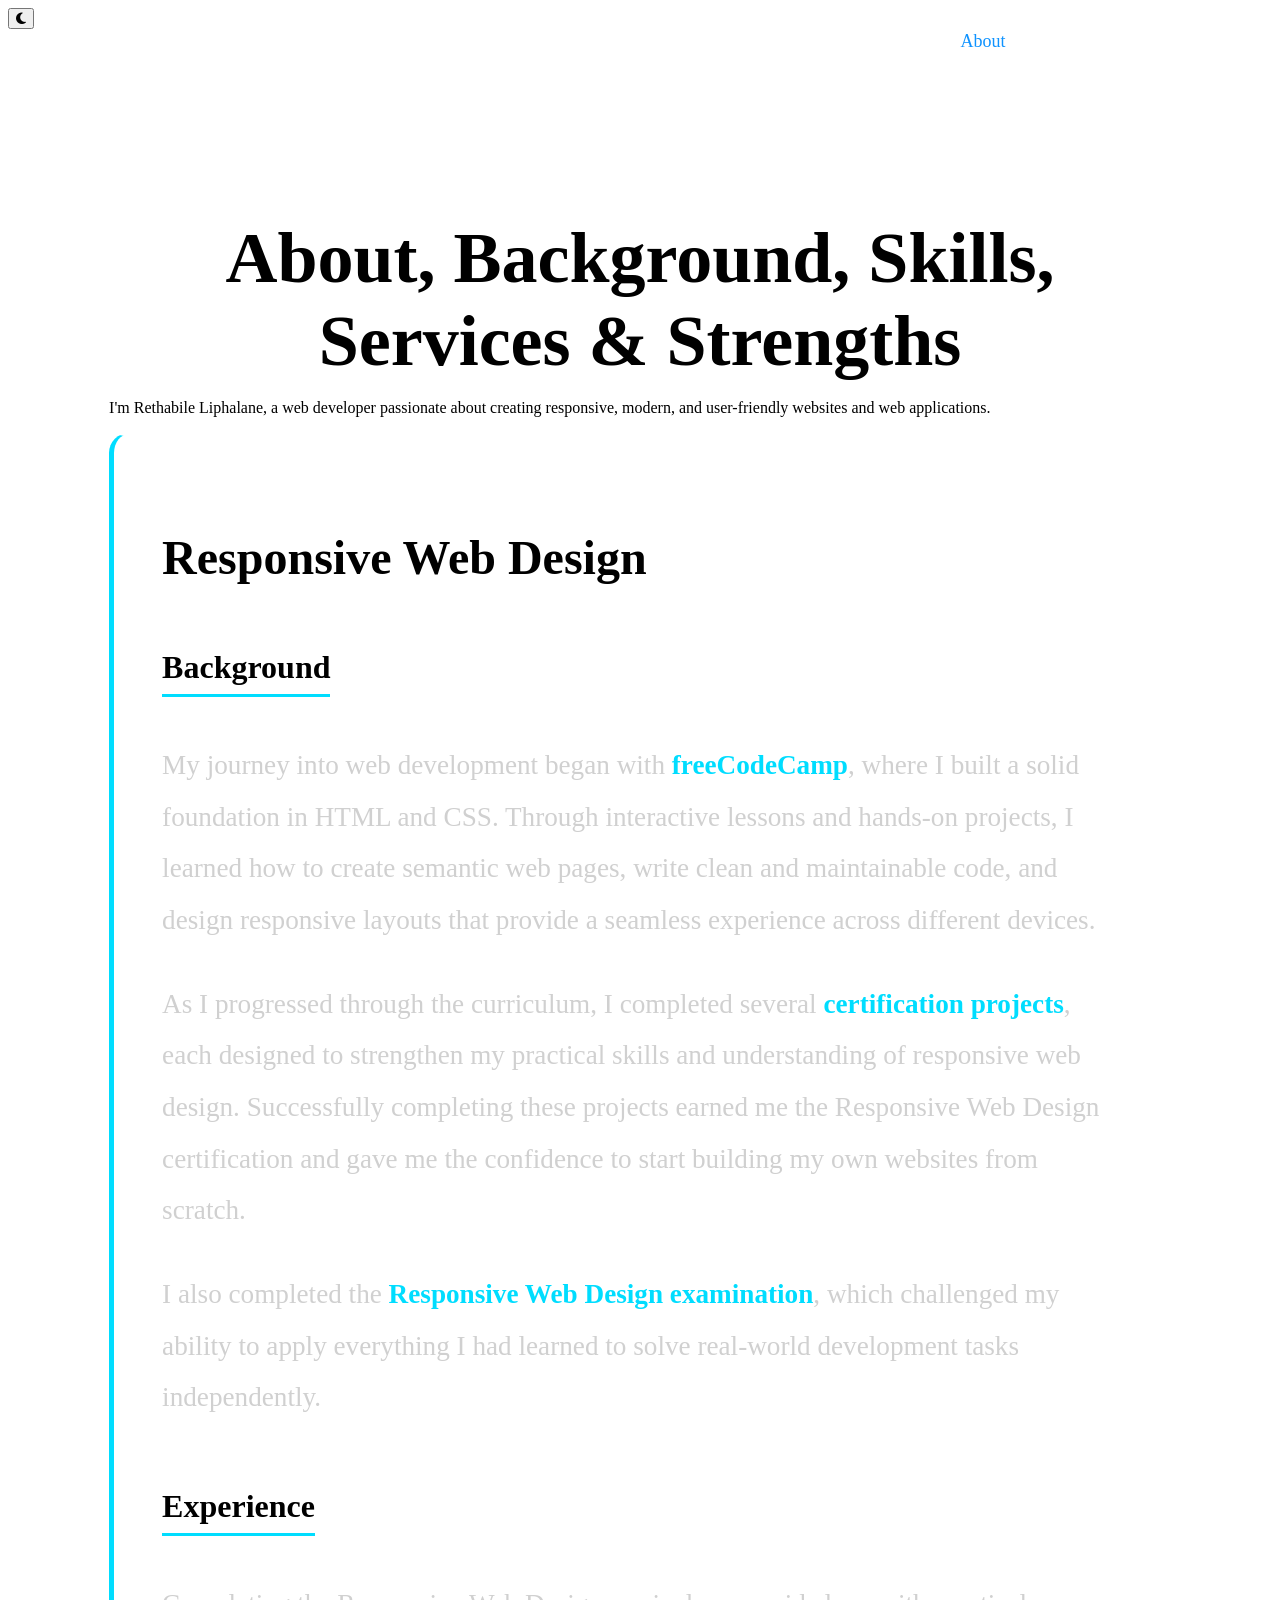
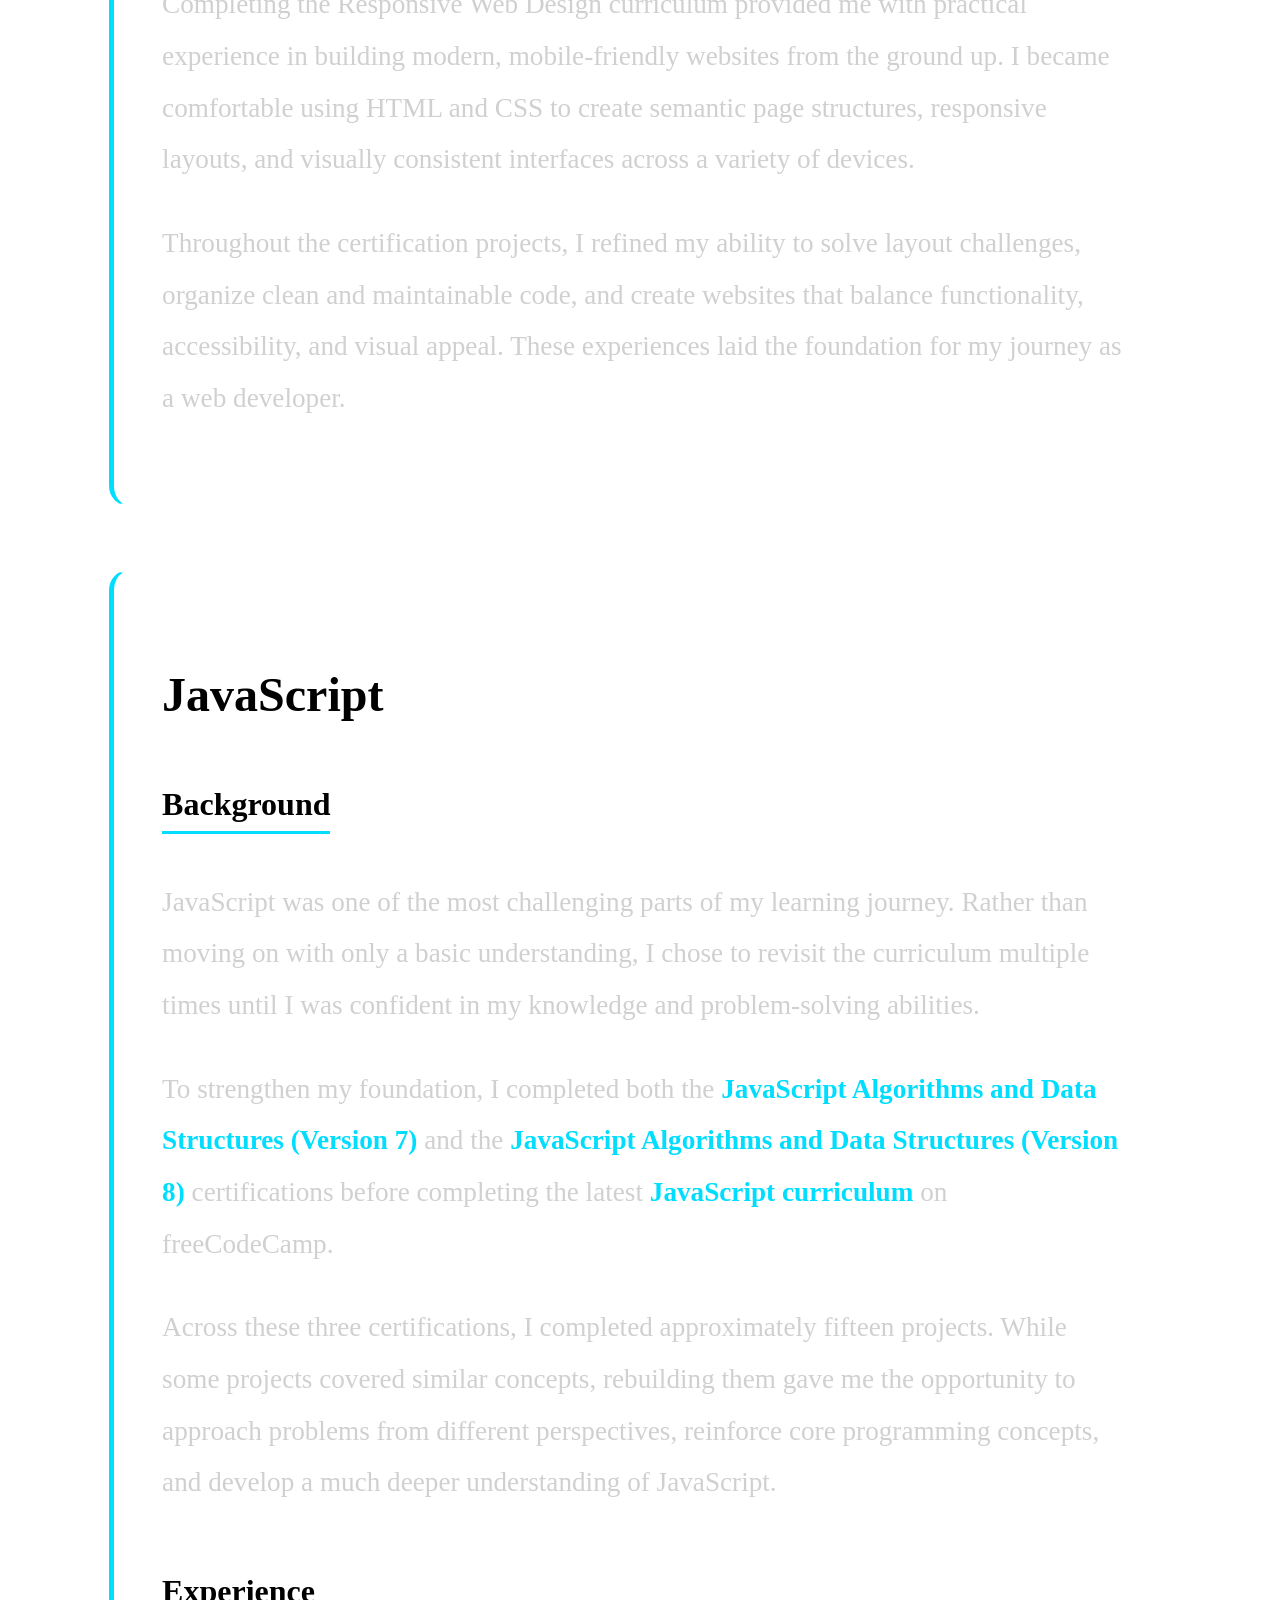
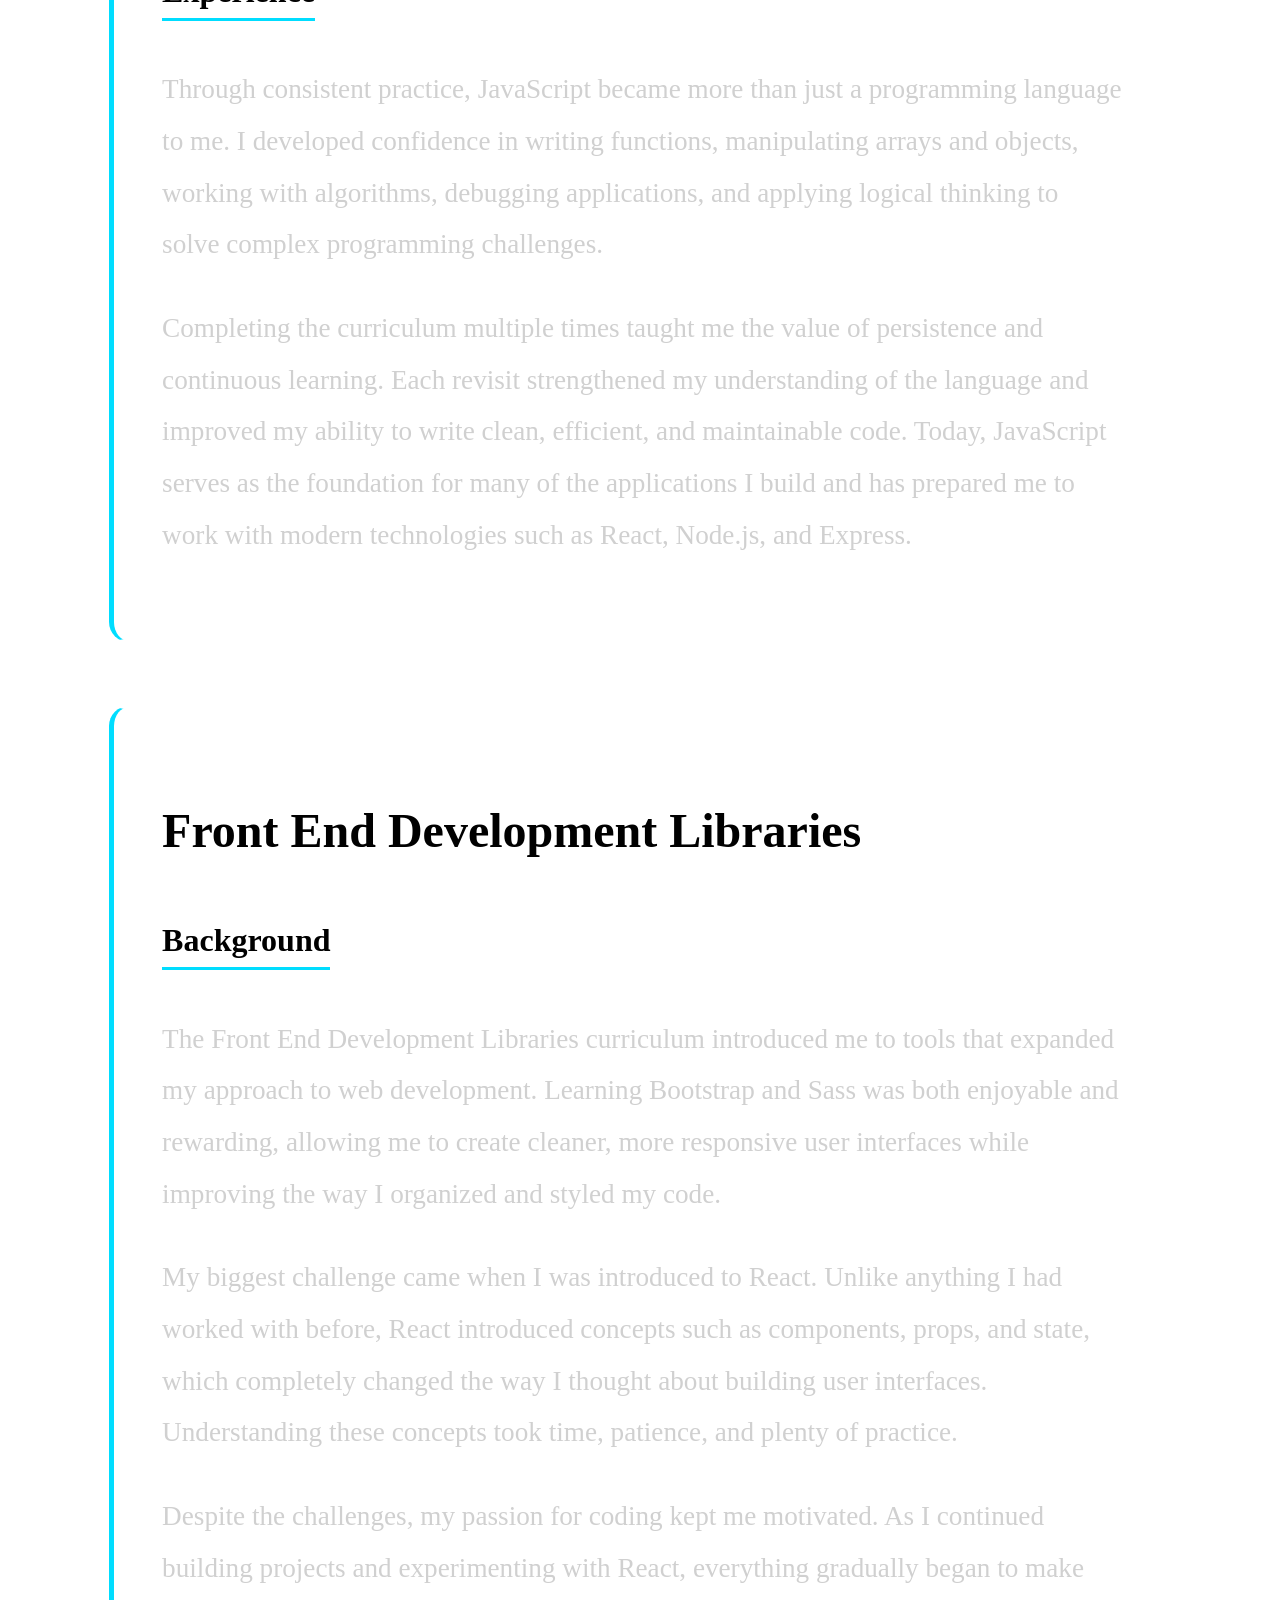
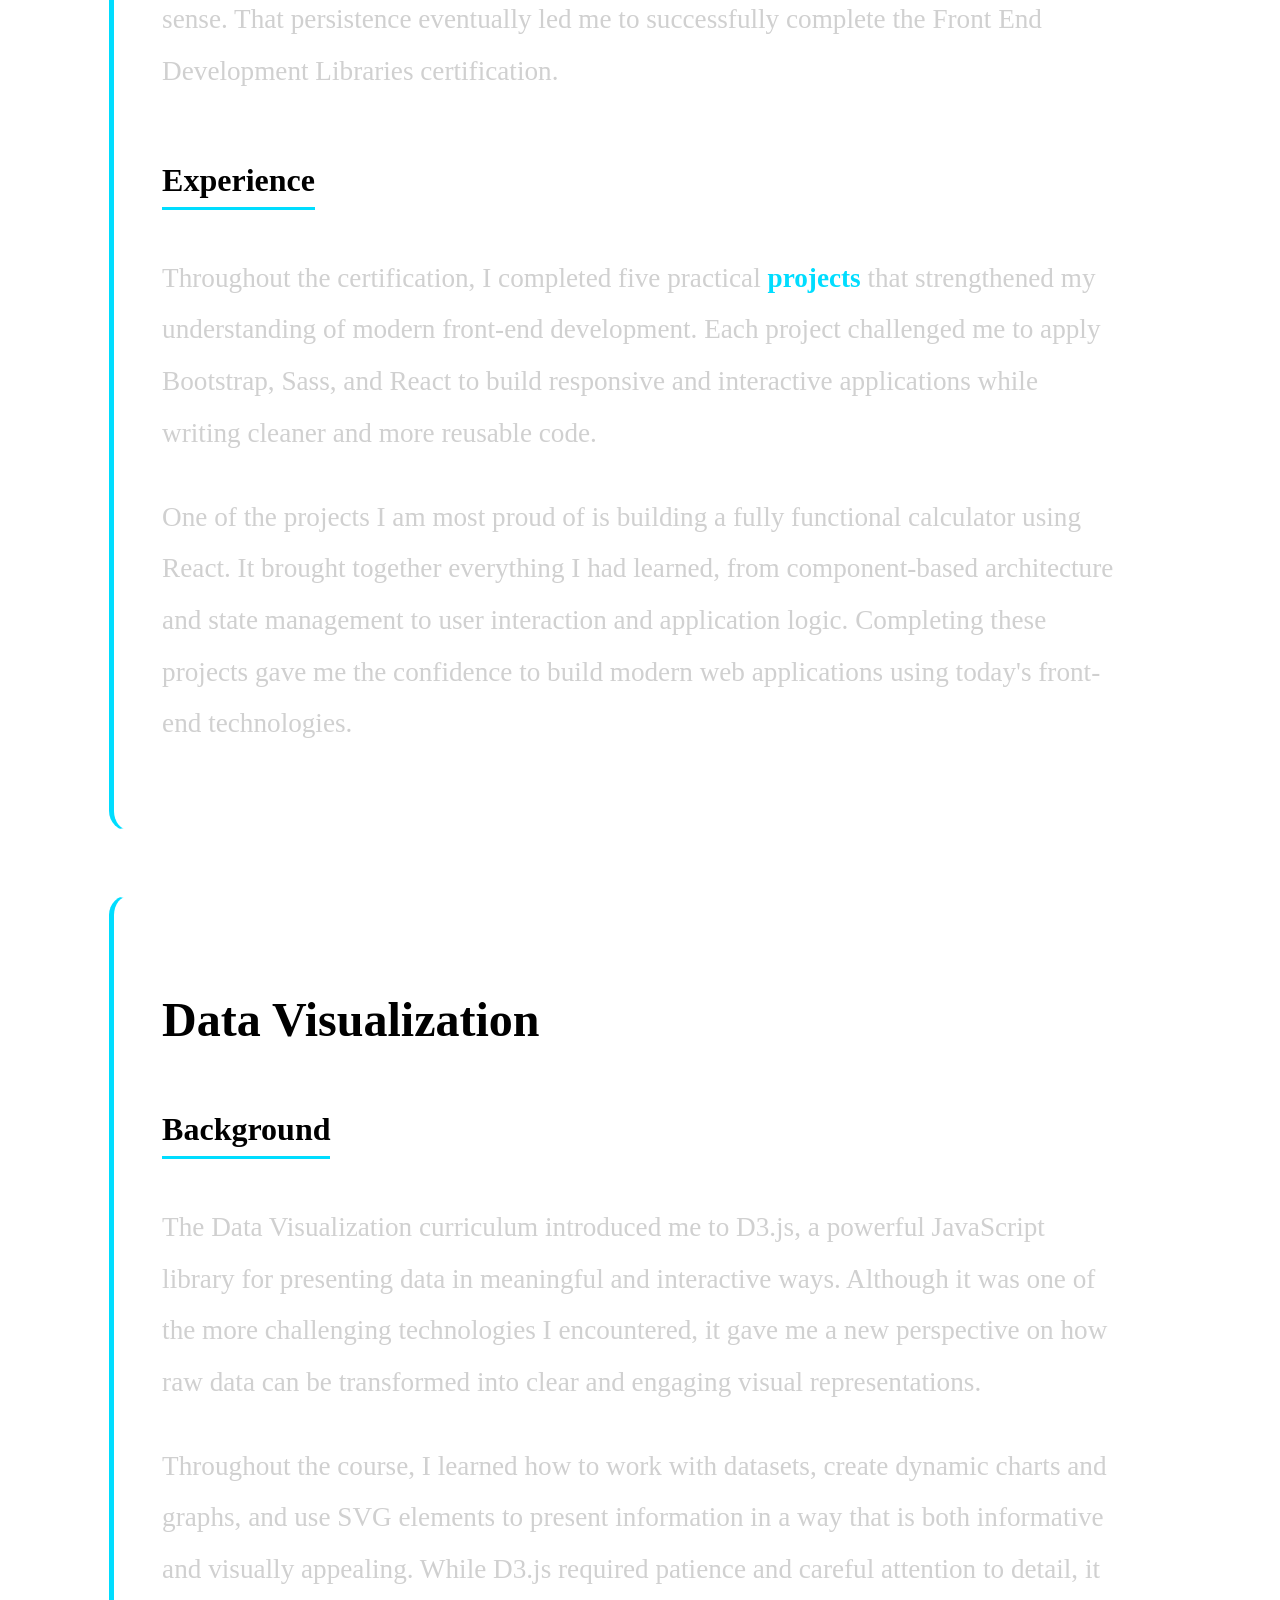
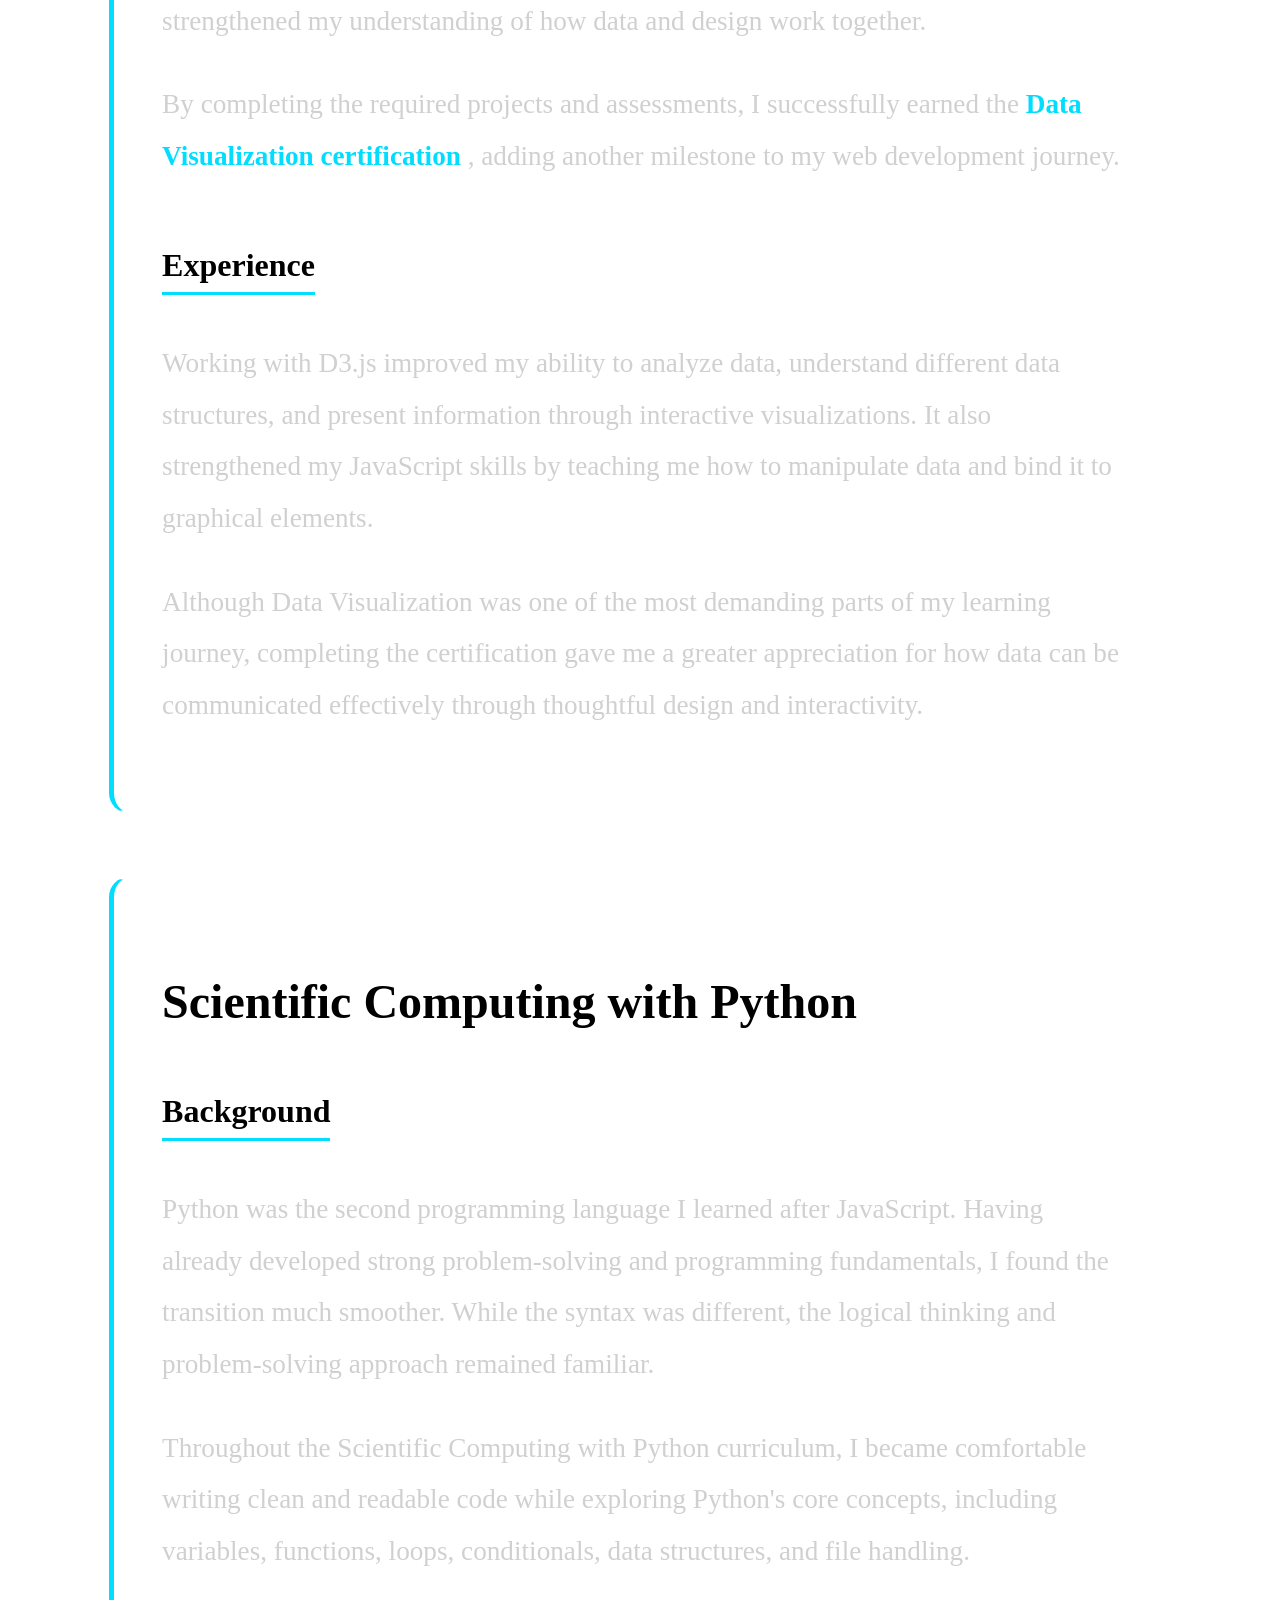
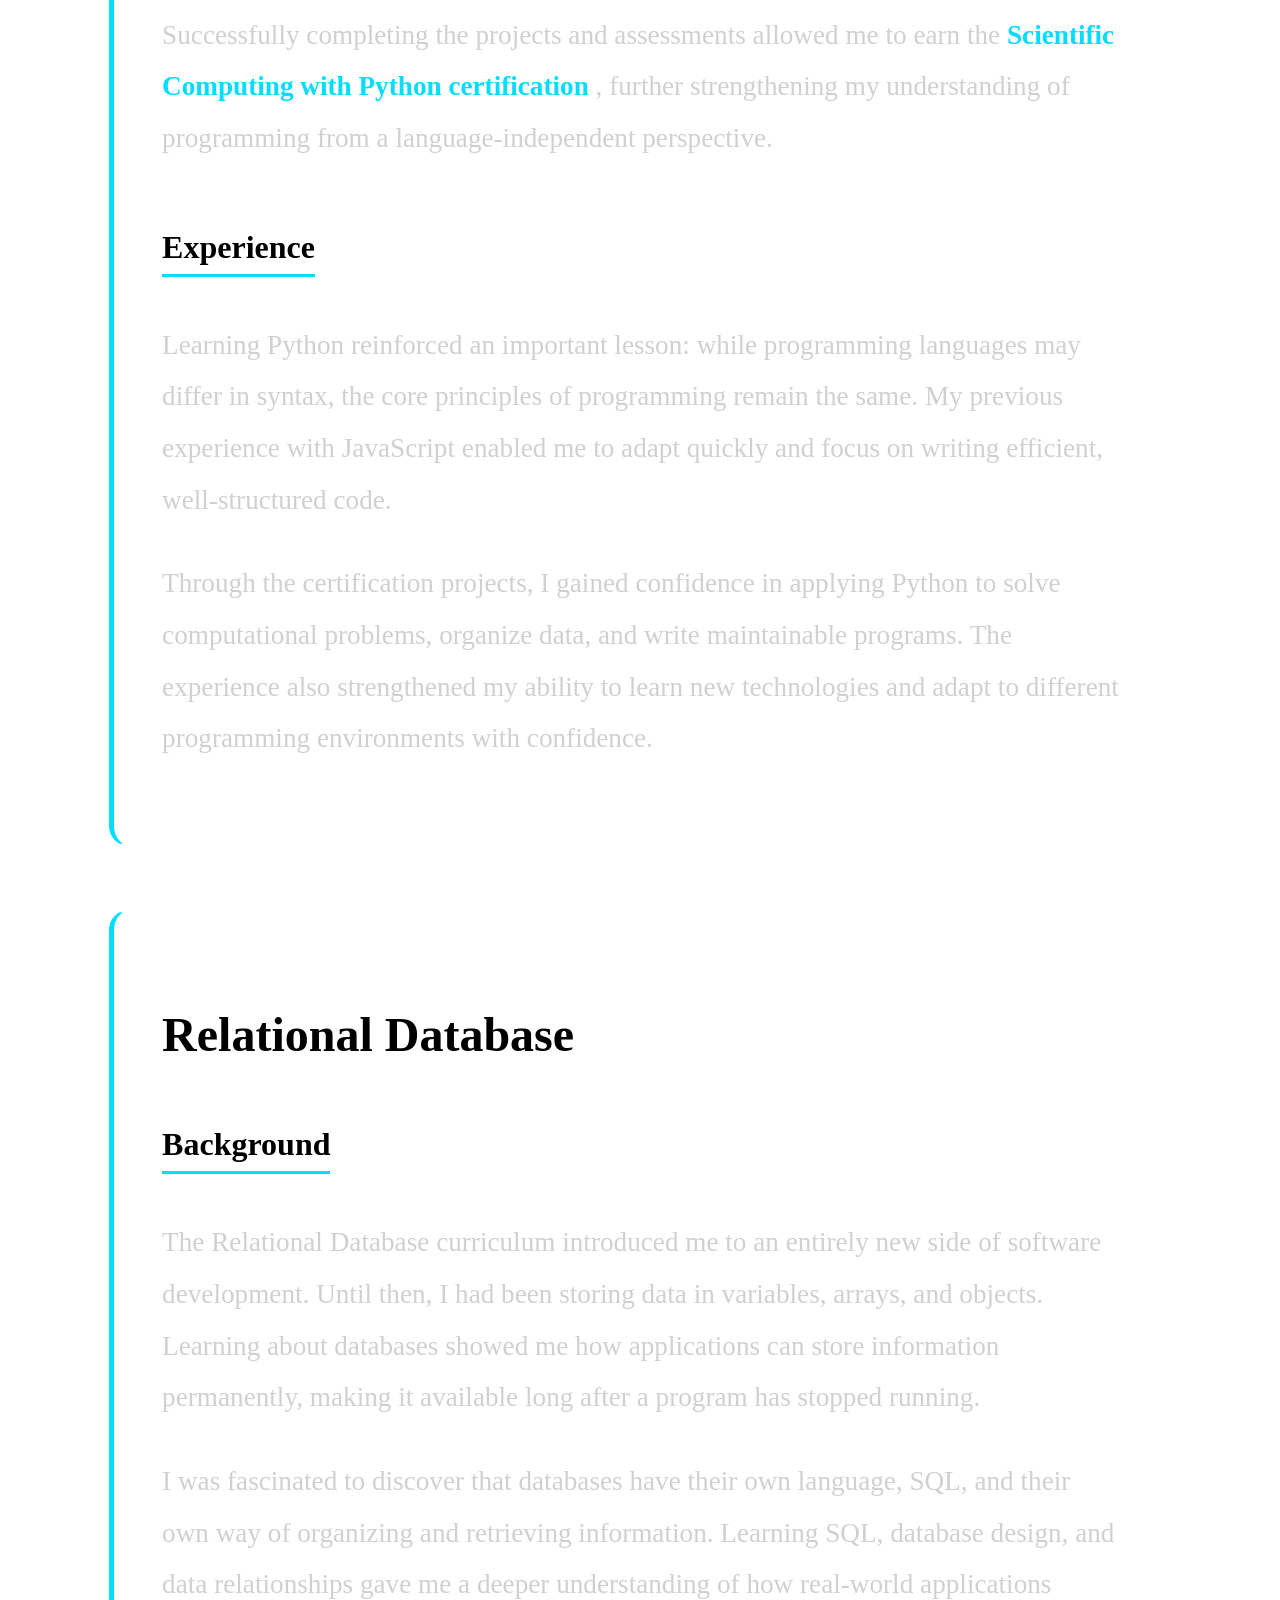
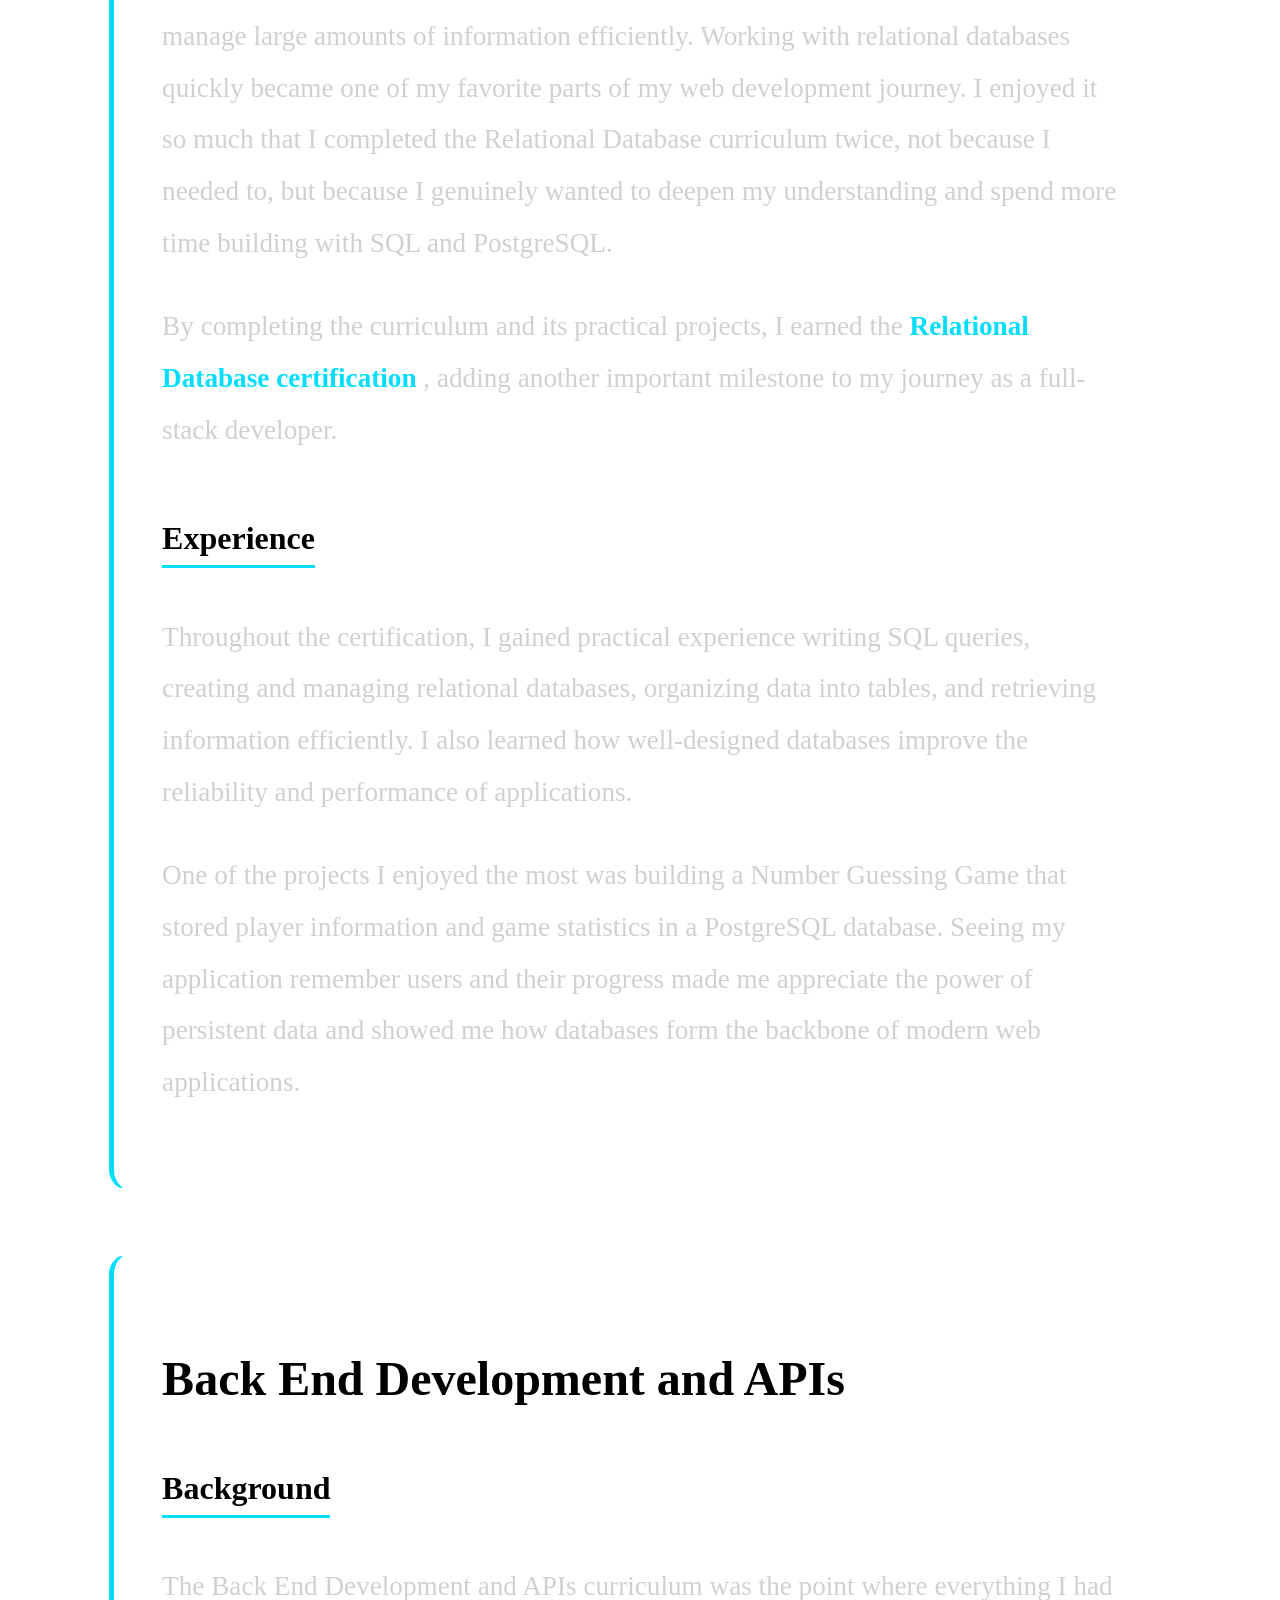
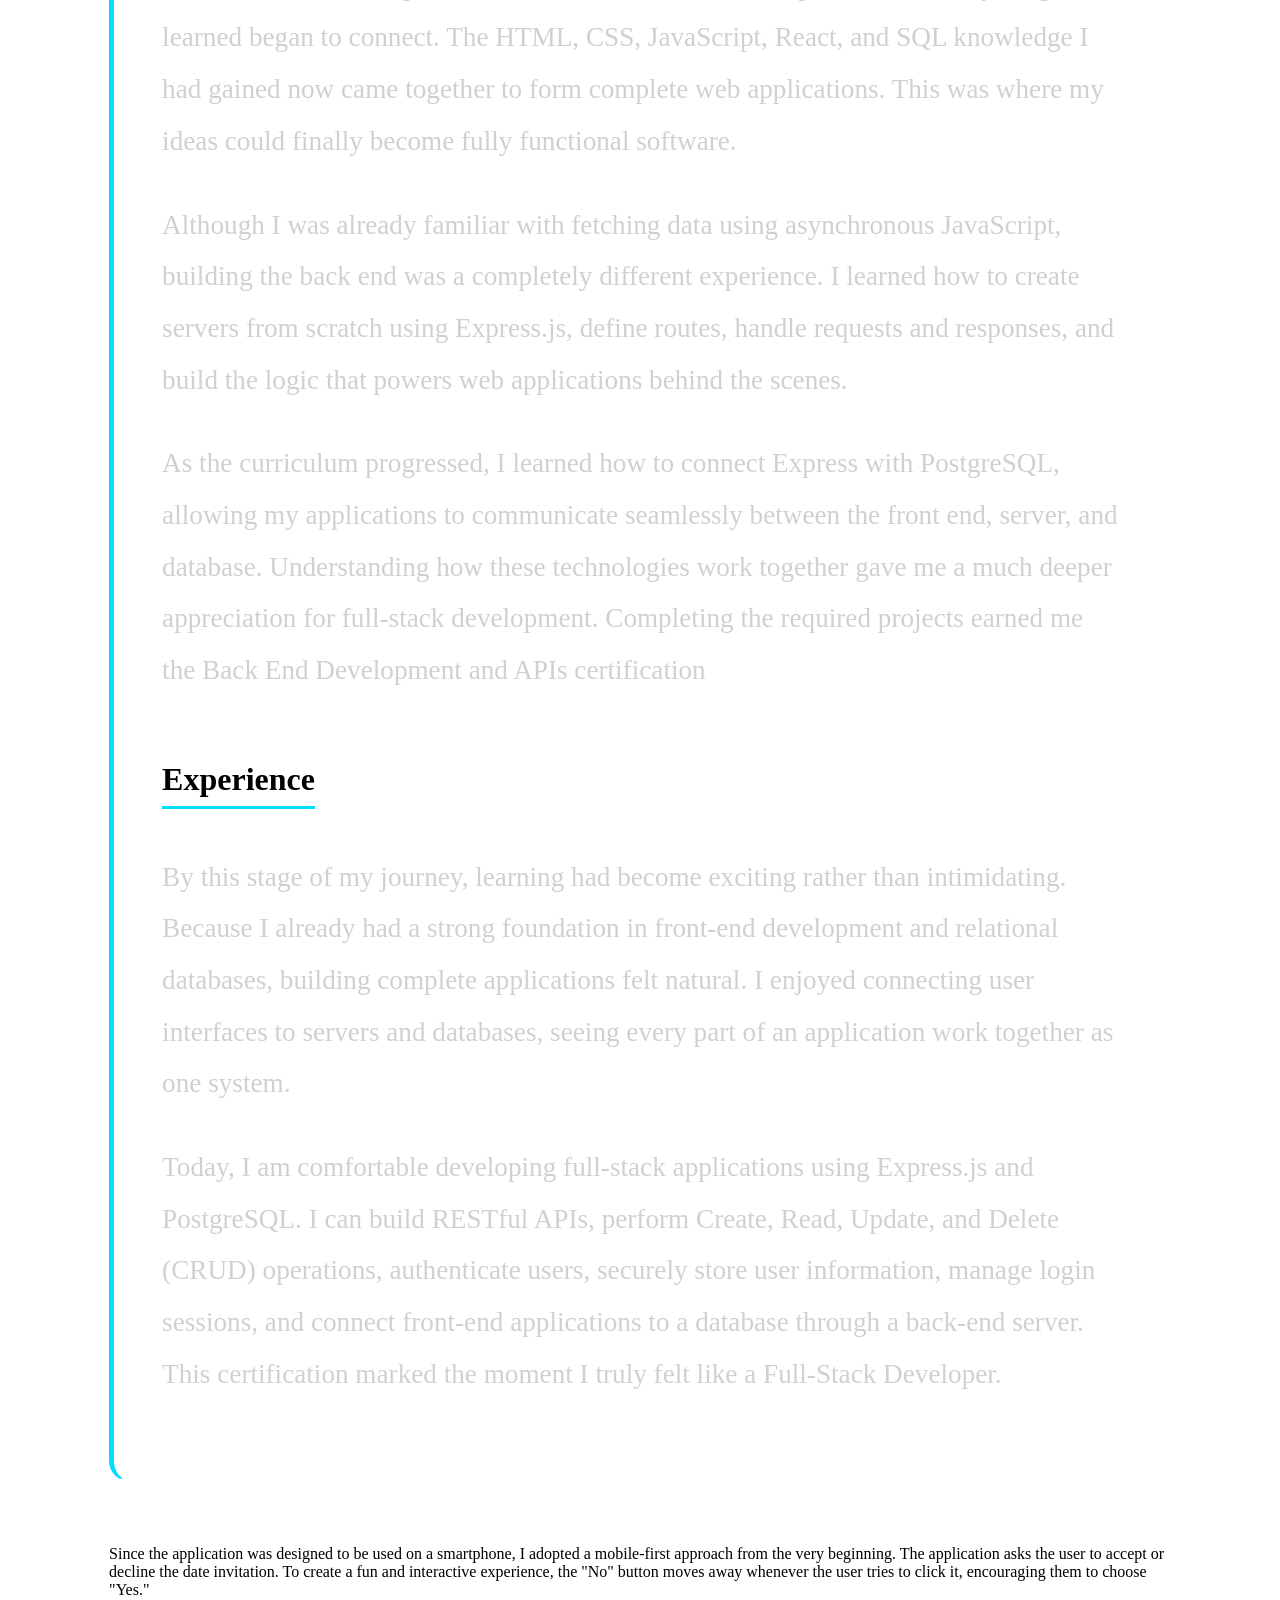
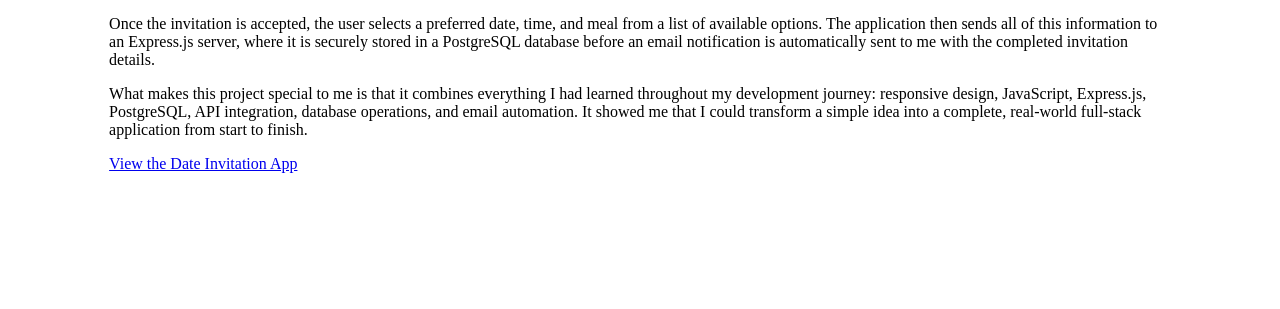
==== about.html @ acfb6396 "change home.html to index.htlm" ====
<!DOCTYPE html>
<html lang="en">
<head>
    <meta charset="UTF-8">
    <meta name="viewport" content="width=device-width, initial-scale=1.0">
    <title>About Rethabile Liphalane</title>

   <link rel="stylesheet" href="public/styles.css">
 <link rel="stylesheet" href="https://cdnjs.cloudflare.com/ajax/libs/font-awesome/6.7.2/css/all.min.css">
</head>
<body>

    <button id="mode">
        <i class="fa-solid fa-moon"></i>
    </button>

    <nav class="nav-bar">
        <ul>
            <li><a href="home.html">Home</a></li>
            <li><a href="about.html" class="active">About</a></li>
            <li><a href="contact.html">Contact</a></li>
            <li><a href="contact.html">Contact</a></li>

        </ul>
    </nav>

    <section class="about">
    <div class="about-content">

        <h1>About, Background, Skills, Services & Strengths</h1>

        <p>
            I'm Rethabile Liphalane, a web developer passionate about creating
            responsive, modern, and user-friendly websites and web applications.
        </p>

        <div class="container">

           <div class="service-box">
    <i class='bx bx-devices'></i>
    <h3>Responsive Web Design</h3>

    <div class="background">
        <h2>Background</h2>

        <p>
            My journey into web development began with
            <a href="https://www.freecodecamp.org/liphalane" target="_blank">freeCodeCamp</a>,
            where I built a solid foundation in HTML and CSS. Through interactive
            lessons and hands-on projects, I learned how to create semantic web
            pages, write clean and maintainable code, and design responsive layouts
            that provide a seamless experience across different devices.
        </p>

        <p>
            As I progressed through the curriculum, I completed several
            <a href="https://www.freecodecamp.org/certification/liphalane/responsive-web-design" target="_blank">certification projects</a>,
            each designed to strengthen my practical skills and understanding of
            responsive web design. Successfully completing these projects earned me
            the Responsive Web Design certification and gave me the confidence to
            start building my own websites from scratch.
        </p>

        <p>
            I also completed the
            <a href="https://www.freecodecamp.org/learn/responsive-web-design-v9/exam-responsive-web-design-certification/exam-responsive-web-design-certification" target="_blank">Responsive Web Design examination</a>,
            which challenged my ability to apply everything I had learned to solve
            real-world development tasks independently.
        </p>
    </div>

    <div class="services">
        <h2>Experience</h2>

        <p>
            Completing the Responsive Web Design curriculum provided me with practical
            experience in building modern, mobile-friendly websites from the ground
            up. I became comfortable using HTML and CSS to create semantic page
            structures, responsive layouts, and visually consistent interfaces across
            a variety of devices.
        </p>

        <p>
            Throughout the certification projects, I refined my ability to solve
            layout challenges, organize clean and maintainable code, and create
            websites that balance functionality, accessibility, and visual appeal.
            These experiences laid the foundation for my journey as a web developer.
        </p>
    </div>
</div>

<div class="service-box">
    <i class='bx bx-code-alt'></i>
    <h3>JavaScript</h3>

    <div class="background">
        <h2>Background</h2>

        <p>
            JavaScript was one of the most challenging parts of my learning
            journey. Rather than moving on with only a basic understanding, I
            chose to revisit the curriculum multiple times until I was confident
            in my knowledge and problem-solving abilities.
        </p>

        <p>
            To strengthen my foundation, I completed both the
            <a href="https://www.freecodecamp.org/certification/liphalane/javascript-algorithms-and-data-structures" target="_blank">
                JavaScript Algorithms and Data Structures (Version 7)
            </a>
            and the
            <a href="https://www.freecodecamp.org/certification/liphalane/javascript-algorithms-and-data-structures-v8" target="_blank">
                JavaScript Algorithms and Data Structures (Version 8)
            </a>
            certifications before completing the latest
            <a href="https://www.freecodecamp.org/certification/liphalane/javascript-v9" target="_blank">
                JavaScript curriculum
            </a>
            on freeCodeCamp.
        </p>

        <p>
            Across these three certifications, I completed approximately fifteen
            projects. While some projects covered similar concepts, rebuilding
            them gave me the opportunity to approach problems from different
            perspectives, reinforce core programming concepts, and develop a much
            deeper understanding of JavaScript.
        </p>
    </div>

    <div class="services">
        <h2>Experience</h2>

        <p>
            Through consistent practice, JavaScript became more than just a
            programming language to me. I developed confidence in writing
            functions, manipulating arrays and objects, working with algorithms,
            debugging applications, and applying logical thinking to solve complex
            programming challenges.
        </p>

        <p>
            Completing the curriculum multiple times taught me the value of
            persistence and continuous learning. Each revisit strengthened my
            understanding of the language and improved my ability to write clean,
            efficient, and maintainable code. Today, JavaScript serves as the
            foundation for many of the applications I build and has prepared me
            to work with modern technologies such as React, Node.js, and Express.
        </p>
    </div>
</div>



           <div class="service-box">
    <i class='bx bxl-react'></i>
    <h3>Front End Development Libraries</h3>

    <div class="background">
        <h2>Background</h2>

        <p>
            The Front End Development Libraries curriculum introduced me to tools
            that expanded my approach to web development. Learning Bootstrap and
            Sass was both enjoyable and rewarding, allowing me to create cleaner,
            more responsive user interfaces while improving the way I organized
            and styled my code.
        </p>

        <p>
            My biggest challenge came when I was introduced to React. Unlike
            anything I had worked with before, React introduced concepts such as
            components, props, and state, which completely changed the way I
            thought about building user interfaces. Understanding these concepts
            took time, patience, and plenty of practice.
        </p>

        <p>
            Despite the challenges, my passion for coding kept me motivated. As I
            continued building projects and experimenting with React, everything
            gradually began to make sense. That persistence eventually led me to
            successfully complete the Front End Development Libraries
            certification.
        </p>
    </div>

    <div class="services">
        <h2>Experience</h2>

       <p>
    Throughout the certification, I completed five practical
    <a href="https://www.freecodecamp.org/certification/liphalane/front-end-development-libraries" target="_blank">projects</a>
    that strengthened my understanding of modern front-end development.
    Each project challenged me to apply Bootstrap, Sass, and React to
    build responsive and interactive applications while writing cleaner
    and more reusable code.
</p>

        <p>
            One of the projects I am most proud of is building a fully functional
            calculator using React. It brought together everything I had learned,
            from component-based architecture and state management to user
            interaction and application logic. Completing these projects gave me
            the confidence to build modern web applications using today's
            front-end technologies.
        </p>
    </div>
</div>





            <div class="service-box">
    <i class='bx bx-bar-chart-alt-2'></i>
    <h3>Data Visualization</h3>

    <div class="background">
        <h2>Background</h2>

        <p>
            The Data Visualization curriculum introduced me to D3.js, a powerful
            JavaScript library for presenting data in meaningful and interactive
            ways. Although it was one of the more challenging technologies I
            encountered, it gave me a new perspective on how raw data can be
            transformed into clear and engaging visual representations.
        </p>

        <p>
            Throughout the course, I learned how to work with datasets, create
            dynamic charts and graphs, and use SVG elements to present
            information in a way that is both informative and visually
            appealing. While D3.js required patience and careful attention to
            detail, it strengthened my understanding of how data and design work
            together.
        </p>

        <p>
            By completing the required projects and assessments, I successfully
            earned the
            <a href="https://www.freecodecamp.org/certification/liphalane/data-visualization" target="_blank">
                Data Visualization certification
            </a>,
            adding another milestone to my web development journey.
        </p>
    </div>

    <div class="services">
        <h2>Experience</h2>

        <p>
            Working with D3.js improved my ability to analyze data, understand
            different data structures, and present information through
            interactive visualizations. It also strengthened my JavaScript skills
            by teaching me how to manipulate data and bind it to graphical
            elements.
        </p>

        <p>
            Although Data Visualization was one of the most demanding parts of
            my learning journey, completing the certification gave me a greater
            appreciation for how data can be communicated effectively through
            thoughtful design and interactivity.
        </p>
    </div>
</div>




            <div class="service-box">
    <i class='bx bxl-python'></i>
    <h3>Scientific Computing with Python</h3>

    <div class="background">
        <h2>Background</h2>

        <p>
            Python was the second programming language I learned after
            JavaScript. Having already developed strong problem-solving and
            programming fundamentals, I found the transition much smoother. While
            the syntax was different, the logical thinking and problem-solving
            approach remained familiar.
        </p>

        <p>
            Throughout the Scientific Computing with Python curriculum, I became
            comfortable writing clean and readable code while exploring Python's
            core concepts, including variables, functions, loops, conditionals,
            data structures, and file handling.
        </p>

        <p>
            Successfully completing the projects and assessments allowed me to
            earn the
            <a href="https://www.freecodecamp.org/certification/liphalane/python-v9" target="_blank">
                Scientific Computing with Python certification
            </a>,
            further strengthening my understanding of programming from a
            language-independent perspective.
        </p>
    </div>

    <div class="services">
        <h2>Experience</h2>

        <p>
            Learning Python reinforced an important lesson: while programming
            languages may differ in syntax, the core principles of programming
            remain the same. My previous experience with JavaScript enabled me to
            adapt quickly and focus on writing efficient, well-structured code.
        </p>

        <p>
            Through the certification projects, I gained confidence in applying
            Python to solve computational problems, organize data, and write
            maintainable programs. The experience also strengthened my ability to
            learn new technologies and adapt to different programming
            environments with confidence.
        </p>
    </div>
</div>



            <div class="service-box">
    <i class='bx bx-data'></i>
    <h3>Relational Database</h3>

    <div class="background">
        <h2>Background</h2>

        <p>
            The Relational Database curriculum introduced me to an entirely new
            side of software development. Until then, I had been storing data in
            variables, arrays, and objects. Learning about databases showed me
            how applications can store information permanently, making it
            available long after a program has stopped running.
        </p>

        <p>
            I was fascinated to discover that databases have their own language,
            SQL, and their own way of organizing and retrieving information.
            Learning SQL, database design, and data relationships gave me a
            deeper understanding of how real-world applications manage large
            amounts of information efficiently. Working with relational
            databases quickly became one of my favorite parts of my web
            development journey. I enjoyed it so much that I completed the
            Relational Database curriculum twice, not because I needed to, but
            because I genuinely wanted to deepen my understanding and spend more
            time building with SQL and PostgreSQL.
        </p>

        <p>
            By completing the curriculum and its practical projects, I earned the
            <a href="https://www.freecodecamp.org/certification/liphalane/relational-database-v8" target="_blank">
                Relational Database certification
            </a>,
            adding another important milestone to my journey as a full-stack
            developer.
        </p>
    </div>
    <div class="services">
        <h2>Experience</h2>

        <p>
            Throughout the certification, I gained practical experience writing
            SQL queries, creating and managing relational databases, organizing
            data into tables, and retrieving information efficiently. I also
            learned how well-designed databases improve the reliability and
            performance of applications.
        </p>

        <p>
            One of the projects I enjoyed the most was building a Number
            Guessing Game that stored player information and game statistics in a
            PostgreSQL database. Seeing my application remember users and their
            progress made me appreciate the power of persistent data and showed
            me how databases form the backbone of modern web applications.
        </p>
    </div>
</div>


        <div class="service-box">
    <i class='bx bx-server'></i>
    <h3>Back End Development and APIs</h3>

    <div class="background">
        <h2>Background</h2>

        <p>
            The Back End Development and APIs curriculum was the point where
            everything I had learned began to connect. The HTML, CSS,
            JavaScript, React, and SQL knowledge I had gained now came together
            to form complete web applications. This was where my ideas could
            finally become fully functional software.
        </p>

        <p>
            Although I was already familiar with fetching data using asynchronous
            JavaScript, building the back end was a completely different
            experience. I learned how to create servers from scratch using
            Express.js, define routes, handle requests and responses, and build
            the logic that powers web applications behind the scenes.
        </p>

        <p>
            As the curriculum progressed, I learned how to connect Express with
            PostgreSQL, allowing my applications to communicate seamlessly
            between the front end, server, and database. Understanding how these
            technologies work together gave me a much deeper appreciation for
            full-stack development. Completing the required projects earned me
            the Back End Development and APIs certification
            
        </p>
    </div>

    <div class="services">
        <h2>Experience</h2>

        <p>
            By this stage of my journey, learning had become exciting rather
            than intimidating. Because I already had a strong foundation in
            front-end development and relational databases, building complete
            applications felt natural. I enjoyed connecting user interfaces to
            servers and databases, seeing every part of an application work
            together as one system.
        </p>

        <p>
            Today, I am comfortable developing full-stack applications using
            Express.js and PostgreSQL. I can build RESTful APIs, perform Create,
            Read, Update, and Delete (CRUD) operations, authenticate users,
            securely store user information, manage login sessions, and connect
            front-end applications to a database through a back-end server. This
            certification marked the moment I truly felt like a Full-Stack
            Developer.
        </p>
    </div>
</div>

        
        
    <p>
        Since the application was designed to be used on a smartphone, I adopted
        a mobile-first approach from the very beginning. The application asks
        the user to accept or decline the date invitation. To create a fun and
        interactive experience, the "No" button moves away whenever the user
        tries to click it, encouraging them to choose "Yes."
    </p>

    <p>
        Once the invitation is accepted, the user selects a preferred date,
        time, and meal from a list of available options. The application then
        sends all of this information to an Express.js server, where it is
        securely stored in a PostgreSQL database before an email notification is
        automatically sent to me with the completed invitation details.
    </p>

    <p>
        What makes this project special to me is that it combines everything I
        had learned throughout my development journey: responsive design,
        JavaScript, Express.js, PostgreSQL, API integration, database
        operations, and email automation. It showed me that I could transform a
        simple idea into a complete, real-world full-stack application from
        start to finish.
    </p>

    <a href="https://go-out.onrender.com/" target="_blank">
        View the Date Invitation App
    </a>
</div>
</section>

    <script src="index.js"></script>

</body>
</html>
---- public/styles.css ----
:root{
    --main-color:#00ddff;
}

.home-page{
    font-family: Arial, sans-serif;
    background-image: url("profile1.png");
     background-size: cover;
    background-position: center -330px;
    background-repeat: no-repeat;
    min-height: 110vh;

    margin: 0;
    padding: 0;
    font-size: 16px;

    
}
.nav-bar{
    position: fixed;
    top: 0;
    right: 0;
    width: 100%;
    background: transparent;
    padding: 15px 8%;
    display: flex;
    justify-content: flex-end;
    align-items: center;
    z-index: 1000;
}

.nav-bar ul{
    display: flex;
    list-style: none;
    gap: 30px;
}

.nav-bar ul li a{
    color: white;
    text-decoration: none;
    font-size: 18px;
    font-weight: 500;
    transition: .3s;
}

.nav-bar ul li a:hover,
.nav-bar ul li a.active{
    color: #0f93ff;
}


.home{
    min-height: 100vh;
    display: flex;
    align-items: center;
    padding: 0 10%;
}

.home-content{
    max-width: 650px;
    margin-top: 80px;
}

.home-content h3{
    font-size: 2rem;
    color: white;
    margin-bottom: 10px;
}

.home-content h1{
    font-size: 4.5rem;
    color: white;
    margin: 0;
    line-height: 1.2;
}

.home-content p{
    font-size: 1.2rem;
    color: white;
    line-height: 1.8;
    margin-top: 20px;
}

.home-content span{
    color: var(--main-color);
}

.home-content h4{
    font-size: 1.2rem;
    font-weight: 400;
    color: #d8d8d8;
    line-height: 1.8;
    margin-top: 30px;
    max-width: 550px;
    border-left: 4px solid var(--main-color);
    padding-left: 18px;
    font-style: italic;
}


/* ==========================
   ABOUT SECTION
========================== */

.about{
    max-width: 1200px;
    margin: auto;
    padding: 8rem 8%;
}

.about h1{
    text-align: center;
    font-size: 4.5rem;
    margin-bottom: 1rem;
}

.about h1 span{
    color: var(--main-color);
}

.about-subtitle{
    text-align: center;
    font-size: 1.8rem;
    color: #bcbcbc;
    margin-bottom: 5rem;
}


/* ==========================
   SERVICE BOX
========================== */

.service-box{
    background: rgba(255,255,255,.04);
    backdrop-filter: blur(10px);

    border: 1px solid rgba(255,255,255,.08);
    border-left: 5px solid var(--main-color);

    border-radius: 20px;

    padding: 3rem;
    margin-bottom: 4rem;

    transition: .35s ease;
}

.service-box:hover{
    transform: translateY(-8px);
    box-shadow: 0 0 30px rgba(0,255,255,.2);
}


/* ==========================
   ICON
========================== */

.service-box i{
    font-size: 4rem;
    color: var(--main-color);
    margin-bottom: 1rem;
}


/* ==========================
   TITLES
========================== */

.service-box h3{
    font-size: 3rem;
    margin-bottom: 2rem;
}

.background h2,
.services h2{

    display: inline-block;

    font-size: 2rem;

    margin-top: 2rem;
    margin-bottom: 1rem;

    padding-bottom: .5rem;

    border-bottom: 3px solid var(--main-color);
}


/* ==========================
   PARAGRAPHS
========================== */

.service-box p{
    font-size: 1.7rem;
    line-height: 1.9;
    color: #d0d0d0;
    margin-bottom: 2rem;
}


/* ==========================
   LINKS
========================== */

.service-box a{
    color: var(--main-color);
    text-decoration: none;
    font-weight: 600;
    transition: .3s ease;
}

.service-box a:hover{
    letter-spacing: 1px;
}


/* ==========================
   BUTTONS
========================== */

.service-box .btn{
    margin-top: 2rem;
}


/* ==========================
   MOBILE
========================== */

@media(max-width:768px){

    .about{
        padding: 5rem 5%;
    }

    .about h1{
        font-size: 3.5rem;
    }

    .service-box{
        padding: 2rem;
    }

    .service-box h3{
        font-size: 2.5rem;
    }

    .service-box p{
        font-size: 1.6rem;
    }

}
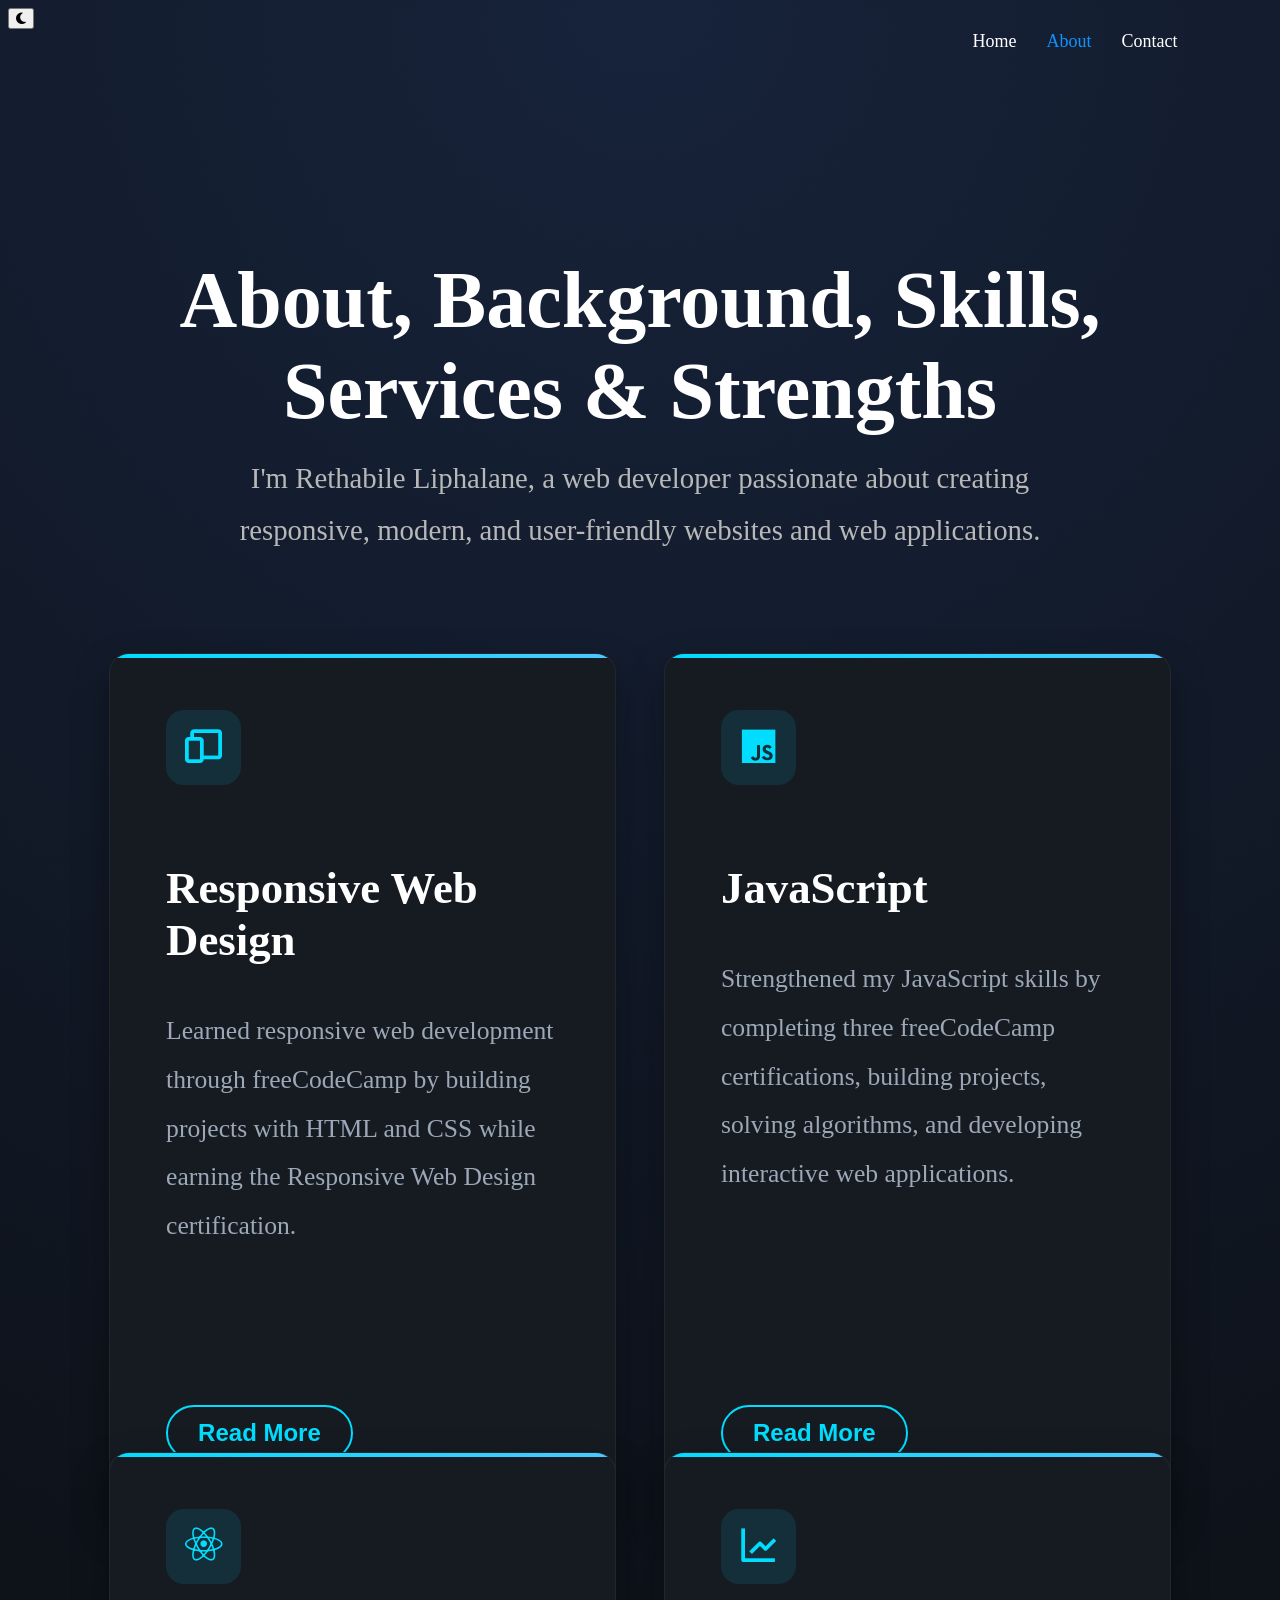
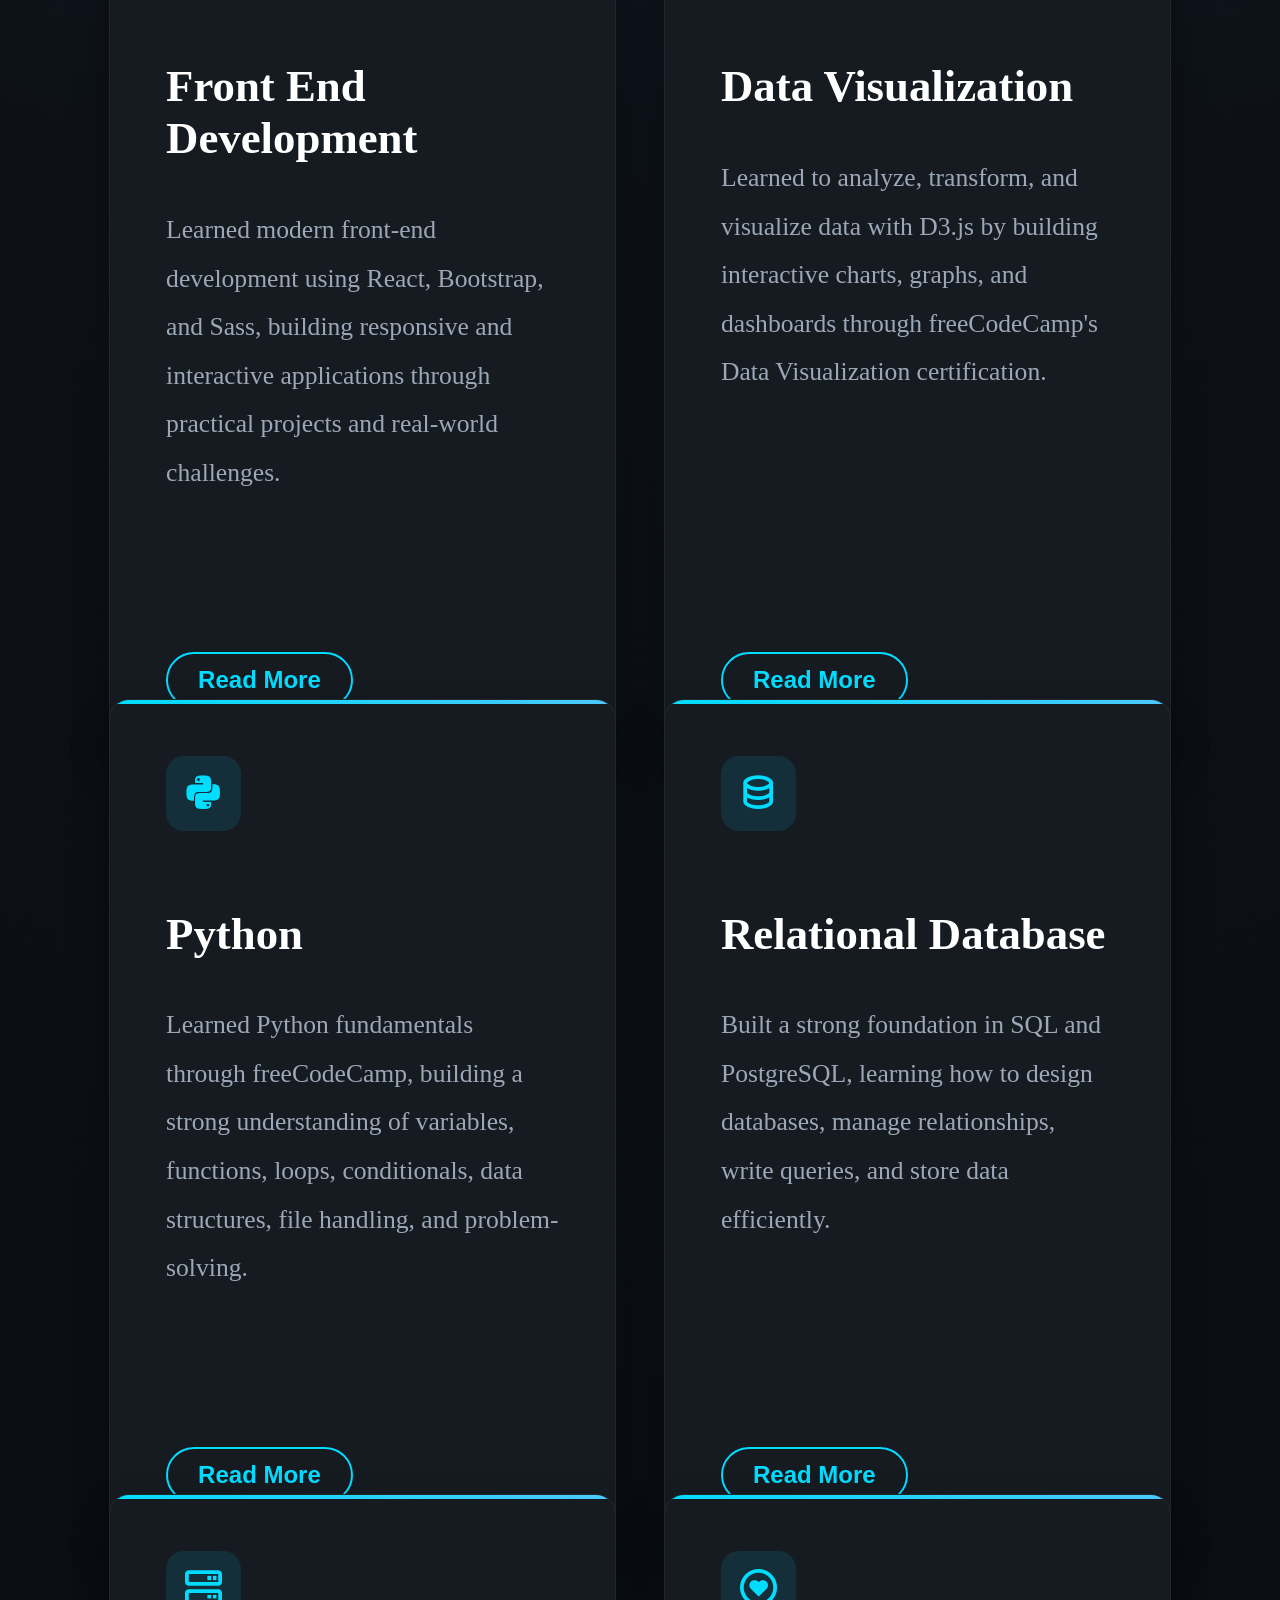
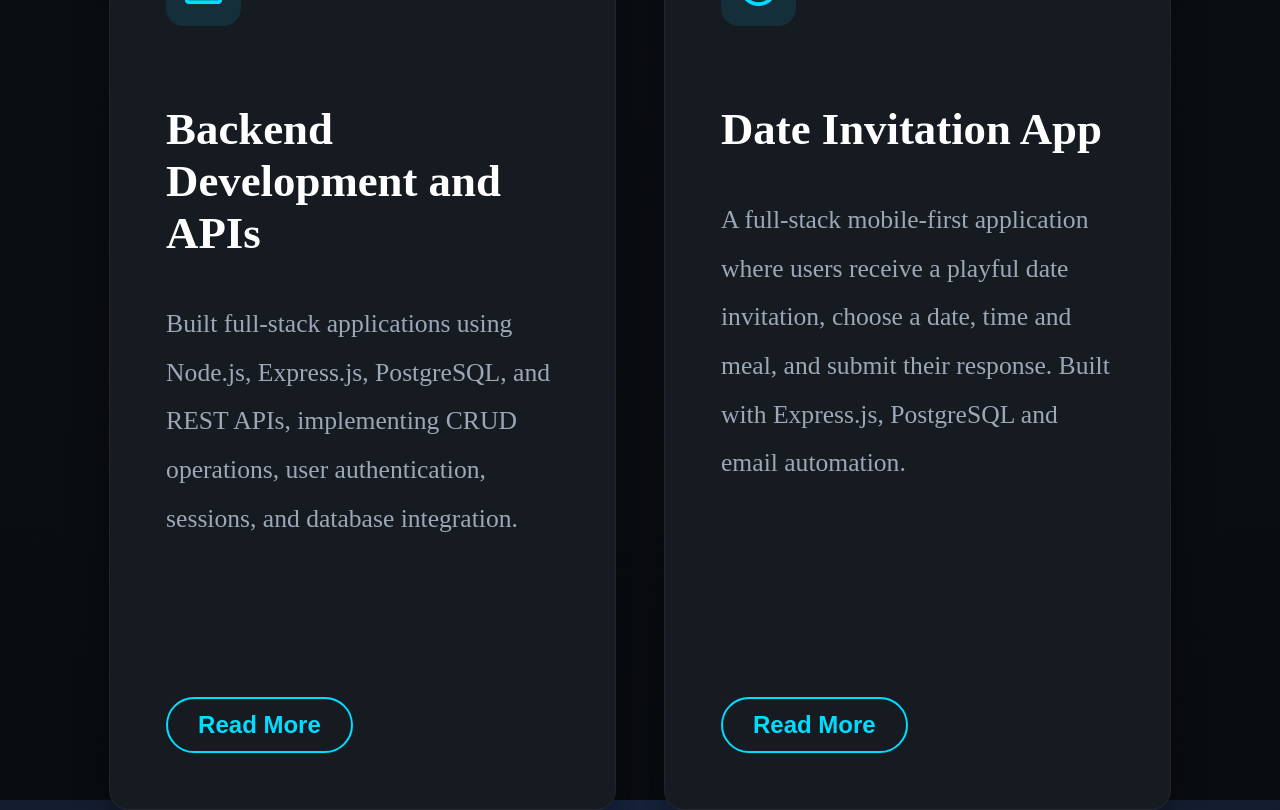
==== commit f1eb05f2: "feat contact page added" ====
--- a/about.html
+++ b/about.html
@@ -7,8 +7,9 @@
 
    <link rel="stylesheet" href="public/styles.css">
  <link rel="stylesheet" href="https://cdnjs.cloudflare.com/ajax/libs/font-awesome/6.7.2/css/all.min.css">
+ <link href="https://unpkg.com/boxicons@2.1.4/css/boxicons.min.css" rel="stylesheet">
 </head>
-<body>
+<body class="about-page">
 
     <button id="mode">
         <i class="fa-solid fa-moon"></i>
@@ -16,11 +17,10 @@
 
     <nav class="nav-bar">
         <ul>
-            <li><a href="home.html">Home</a></li>
+            <li><a href="index.html">Home</a></li>
             <li><a href="about.html" class="active">About</a></li>
             <li><a href="contact.html">Contact</a></li>
-            <li><a href="contact.html">Contact</a></li>
-
+           
         </ul>
     </nav>
 
@@ -36,64 +36,95 @@
 
         <div class="container">
 
-           <div class="service-box">
+
+
+
+          <div class="service-box">
+
     <i class='bx bx-devices'></i>
+
     <h3>Responsive Web Design</h3>
 
-    <div class="background">
-        <h2>Background</h2>
-
-        <p>
-            My journey into web development began with
-            <a href="https://www.freecodecamp.org/liphalane" target="_blank">freeCodeCamp</a>,
-            where I built a solid foundation in HTML and CSS. Through interactive
-            lessons and hands-on projects, I learned how to create semantic web
-            pages, write clean and maintainable code, and design responsive layouts
-            that provide a seamless experience across different devices.
-        </p>
-
-        <p>
-            As I progressed through the curriculum, I completed several
-            <a href="https://www.freecodecamp.org/certification/liphalane/responsive-web-design" target="_blank">certification projects</a>,
-            each designed to strengthen my practical skills and understanding of
-            responsive web design. Successfully completing these projects earned me
-            the Responsive Web Design certification and gave me the confidence to
-            start building my own websites from scratch.
-        </p>
-
-        <p>
-            I also completed the
-            <a href="https://www.freecodecamp.org/learn/responsive-web-design-v9/exam-responsive-web-design-certification/exam-responsive-web-design-certification" target="_blank">Responsive Web Design examination</a>,
-            which challenged my ability to apply everything I had learned to solve
-            real-world development tasks independently.
-        </p>
-    </div>
-
-    <div class="services">
-        <h2>Experience</h2>
-
-        <p>
-            Completing the Responsive Web Design curriculum provided me with practical
-            experience in building modern, mobile-friendly websites from the ground
-            up. I became comfortable using HTML and CSS to create semantic page
-            structures, responsive layouts, and visually consistent interfaces across
-            a variety of devices.
-        </p>
-
-        <p>
-            Throughout the certification projects, I refined my ability to solve
-            layout challenges, organize clean and maintainable code, and create
-            websites that balance functionality, accessibility, and visual appeal.
-            These experiences laid the foundation for my journey as a web developer.
-        </p>
-    </div>
-</div>
+    <p class="preview">
+        Learned responsive web development through freeCodeCamp by building projects with HTML and CSS while earning the Responsive Web Design certification.
+    </p>
+
+    <button class="read-more-btn">
+        Read More
+    </button>
+
+    <div class="more-content">
+
+        <div class="background">
+            <h2>Background</h2>
+
+            <p>
+                My journey into web development began with
+                <a href="https://www.freecodecamp.org/liphalane" target="_blank">freeCodeCamp</a>,
+                where I built a solid foundation in HTML and CSS. Through interactive
+                lessons and hands-on projects, I learned how to create semantic web
+                pages, write clean and maintainable code, and design responsive layouts
+                that provide a seamless experience across different devices.
+            </p>
+
+            <p>
+                As I progressed through the curriculum, I completed several
+                <a href="https://www.freecodecamp.org/certification/liphalane/responsive-web-design" target="_blank">
+                    certification projects
+                </a>,
+                each designed to strengthen my practical skills and understanding of
+                responsive web design.
+            </p>
+
+            <p>
+                I also completed the
+                <a href="https://www.freecodecamp.org/learn/responsive-web-design-v9/exam-responsive-web-design-certification/exam-responsive-web-design-certification" target="_blank">
+                    Responsive Web Design examination
+                </a>,
+                which challenged my ability to apply everything I had learned.
+            </p>
+        </div>
+
+        <div class="services">
+            <h2>Experience</h2>
+
+            <p>
+                Completing the Responsive Web Design curriculum provided me with practical
+                experience in building modern, mobile-friendly websites from the ground
+                up.
+            </p>
+
+            <p>
+                Throughout the certification projects, I refined my ability to solve
+                layout challenges, organize clean and maintainable code, and create
+                websites that balance functionality, accessibility, and visual appeal.
+            </p>
+        </div>
+
+    </div>
+
+</div>
+
+
+
 
 <div class="service-box">
-    <i class='bx bx-code-alt'></i>
+
+   <i class='bx bxl-javascript'></i>
+
     <h3>JavaScript</h3>
 
-    <div class="background">
+   <p class="preview">
+    Strengthened my JavaScript skills by completing three freeCodeCamp certifications, building projects, solving algorithms, and developing interactive web applications.
+</p>
+
+    <button class="read-more-btn">
+        Read More
+    </button>
+
+    <div class="more-content">
+
+        <div class="background">
         <h2>Background</h2>
 
         <p>
@@ -149,14 +180,30 @@
         </p>
     </div>
 </div>
-
-
-
-           <div class="service-box">
-    <i class='bx bxl-react'></i>
-    <h3>Front End Development Libraries</h3>
-
-    <div class="background">
+</div>
+
+
+
+
+
+
+
+<div class="service-box">
+
+   <i class='bx bxl-react'></i>
+
+    <h3>Front End Development</h3>
+
+   <p class="preview">
+    Learned modern front-end development using React, Bootstrap, and Sass, building responsive and interactive applications through practical projects and real-world challenges.
+</p>
+    <button class="read-more-btn">
+        Read More
+    </button>
+
+    <div class="more-content">
+
+        <div class="background">
         <h2>Background</h2>
 
         <p>
@@ -208,14 +255,30 @@
 </div>
 
 
-
-
-
-            <div class="service-box">
-    <i class='bx bx-bar-chart-alt-2'></i>
+</div>
+
+
+
+
+
+<div class="service-box">
+
+    <i class='bx bx-line-chart'></i>
+
+
     <h3>Data Visualization</h3>
 
-    <div class="background">
+  <p class="preview">
+    Learned to analyze, transform, and visualize data with D3.js by building interactive charts, graphs, and dashboards through freeCodeCamp's Data Visualization certification.
+</p>
+
+    <button class="read-more-btn">
+        Read More
+    </button>
+
+    <div class="more-content">
+
+        <div class="background">
         <h2>Background</h2>
 
         <p>
@@ -266,13 +329,28 @@
 </div>
 
 
-
-
-            <div class="service-box">
-    <i class='bx bxl-python'></i>
-    <h3>Scientific Computing with Python</h3>
-
-    <div class="background">
+</div>
+
+
+
+
+<div class="service-box">
+
+   <i class='bx bxl-python'></i>
+
+    <h3>Python</h3>
+
+   <p class="preview">
+    Learned Python fundamentals through freeCodeCamp, building a strong understanding of variables, functions, loops, conditionals, data structures, file handling, and problem-solving.
+</p>
+
+    <button class="read-more-btn">
+        Read More
+    </button>
+
+    <div class="more-content">
+
+        <div class="background">
         <h2>Background</h2>
 
         <p>
@@ -321,13 +399,30 @@
     </div>
 </div>
 
-
-
-            <div class="service-box">
+</div>
+
+
+
+
+
+<div class="service-box">
+
     <i class='bx bx-data'></i>
+
     <h3>Relational Database</h3>
 
-    <div class="background">
+  
+
+<p class="preview">
+    Built a strong foundation in SQL and PostgreSQL, learning how to design databases, manage relationships, write queries, and store data efficiently.
+</p>
+    <button class="read-more-btn">
+        Read More
+    </button>
+
+    <div class="more-content">
+
+        <div class="background">
         <h2>Background</h2>
 
         <p>
@@ -380,13 +475,29 @@
         </p>
     </div>
 </div>
-
-
-        <div class="service-box">
-    <i class='bx bx-server'></i>
-    <h3>Back End Development and APIs</h3>
-
-    <div class="background">
+</div>
+
+
+
+
+
+<div class="service-box">
+
+   <i class='bx bx-server'></i>
+
+    <h3>Backend Development and APIs</h3>
+
+   <p class="preview">
+    Built full-stack applications using Node.js, Express.js, PostgreSQL, and REST APIs, implementing CRUD operations, user authentication, sessions, and database integration.
+</p>
+
+    <button class="read-more-btn">
+        Read More
+    </button>
+
+    <div class="more-content">
+
+        <div class="background">
         <h2>Background</h2>
 
         <p>
@@ -439,38 +550,88 @@
         </p>
     </div>
 </div>
-
-        
-        
-    <p>
-        Since the application was designed to be used on a smartphone, I adopted
-        a mobile-first approach from the very beginning. The application asks
-        the user to accept or decline the date invitation. To create a fun and
-        interactive experience, the "No" button moves away whenever the user
-        tries to click it, encouraging them to choose "Yes."
+</div>
+
+
+
+
+
+
+
+
+
+<div class="service-box">
+    <i class='bx bx-heart-circle'></i>
+
+    <h3>Date Invitation App</h3>
+
+    <p class="preview">
+        A full-stack mobile-first application where users receive a playful
+        date invitation, choose a date, time and meal, and submit their
+        response. Built with Express.js, PostgreSQL and email automation.
     </p>
 
-    <p>
-        Once the invitation is accepted, the user selects a preferred date,
-        time, and meal from a list of available options. The application then
-        sends all of this information to an Express.js server, where it is
-        securely stored in a PostgreSQL database before an email notification is
-        automatically sent to me with the completed invitation details.
-    </p>
-
-    <p>
-        What makes this project special to me is that it combines everything I
-        had learned throughout my development journey: responsive design,
-        JavaScript, Express.js, PostgreSQL, API integration, database
-        operations, and email automation. It showed me that I could transform a
-        simple idea into a complete, real-world full-stack application from
-        start to finish.
-    </p>
-
-    <a href="https://go-out.onrender.com/" target="_blank">
-        View the Date Invitation App
-    </a>
-</div>
+    <button class="read-more-btn">
+        Read More
+    </button>
+
+    <div class="more-content">
+
+        <div class="background">
+            <h2>Background</h2>
+
+            <p>
+                I wanted to build something different from the usual CRUD
+                applications. Instead of another inventory or to-do app, I
+                designed a fun date invitation that feels interactive from the
+                very first screen.
+            </p>
+
+            <p>
+                The project follows a mobile-first approach because it was
+                designed primarily for smartphone users. One of my favourite
+                features is the moving "No" button, which dodges the user's
+                cursor and encourages them to accept the invitation.
+            </p>
+        </div>
+
+        <div class="services">
+            <h2>Experience</h2>
+
+            <p>
+                After accepting the invitation, the user selects a preferred
+                date, time and meal. The information is sent to an Express.js
+                server where it is stored securely in a PostgreSQL database.
+            </p>
+
+            <p>
+                Once the submission is complete, an email notification is
+                automatically sent to me containing the invitation details.
+                Building this project allowed me to combine responsive design,
+                JavaScript, Express.js, PostgreSQL, REST APIs, CRUD operations
+                and email integration into one complete application.
+            </p>
+
+            <a href="https://go-out.onrender.com/" target="_blank" class="project-link">
+                View Live Project
+            </a>
+        </div>
+
+    </div>
+</div>
+</div>
+
+
+
+
+
+
+
+
+         
+
+     </div>
+     
 </section>
 
     <script src="index.js"></script>
--- a/public/styles.css
+++ b/public/styles.css
@@ -4,16 +4,19 @@
 
 .home-page{
     font-family: Arial, sans-serif;
-    background-image: url("profile1.png");
-     background-size: cover;
-    background-position: center -330px;
-    background-repeat: no-repeat;
-    min-height: 110vh;
-
     margin: 0;
     padding: 0;
     font-size: 16px;
 
+    min-height: 100vh;
+
+    background-image:
+        linear-gradient(rgba(0,0,0,.45), rgba(0,0,0,.45)),
+        url("profile1.png");
+
+    background-size: cover;
+    background-repeat: no-repeat;
+    background-position: center 25%;
     
 }
 .nav-bar{
@@ -98,156 +101,428 @@
 }
 
 
-/* ==========================
-   ABOUT SECTION
-========================== */
+
+
+.about-page{
+    background: #0b0f19;
+    color: #fff;
+    min-height: 100vh;
+}
 
 .about{
-    max-width: 1200px;
+    max-width: 1100px;
     margin: auto;
-    padding: 8rem 8%;
-}
-
-.about h1{
+    padding: 10rem 8% 6rem;
+}
+
+.about-content h1{
+    font-size: 4.8rem;
     text-align: center;
-    font-size: 4.5rem;
     margin-bottom: 1rem;
 }
 
-.about h1 span{
+.about-content h1 span{
     color: var(--main-color);
 }
 
-.about-subtitle{
+.about-content > p{
+    max-width: 850px;
+    margin: auto;
     text-align: center;
+    color: #b8b8b8;
     font-size: 1.8rem;
-    color: #bcbcbc;
+    line-height: 1.8;
     margin-bottom: 5rem;
 }
 
 
-/* ==========================
-   SERVICE BOX
-========================== */
+
+
+
+/* 
+   ABOUT PAGE
+ */
+
+.about-page{
+    background:
+        radial-gradient(circle at top,
+        #17233b 0%,
+        #0d1117 45%,
+        #090c10 100%);
+    color:#fff;
+    min-height:100vh;
+}
+
+.about{
+    max-width:1400px;
+    margin:auto;
+    padding:10rem 8% 6rem;
+}
+
+
+/* 
+   HEADER
+ */
+
+.about-content h1{
+    font-size:5rem;
+    text-align:center;
+    margin-bottom:1rem;
+}
+
+.about-content > p{
+    max-width:850px;
+    margin:auto;
+    text-align:center;
+    color:#b8b8b8;
+    font-size:1.8rem;
+    line-height:1.8;
+}
+
+
+/* 
+   GRID
+ */
+
+.container{
+    display:grid;
+    grid-template-columns:repeat(auto-fit,minmax(350px,1fr));
+    gap:3rem;
+    margin-top:6rem;
+    align-items:stretch;
+}
+
+
+/* 
+   CARD
+ */
 
 .service-box{
-    background: rgba(255,255,255,.04);
-    backdrop-filter: blur(10px);
-
-    border: 1px solid rgba(255,255,255,.08);
-    border-left: 5px solid var(--main-color);
-
-    border-radius: 20px;
-
-    padding: 3rem;
-    margin-bottom: 4rem;
-
-    transition: .35s ease;
+    position:relative;
+    overflow:hidden;
+
+    display:flex;
+    flex-direction:column;
+    height:100%;
+
+    background:#161b22;
+    border:1px solid rgba(255,255,255,.05);
+    border-radius:20px;
+
+    padding:3.5rem;
+
+    box-shadow:0 15px 35px rgba(0,0,0,.35);
+
+    transition:
+        transform .35s,
+        box-shadow .35s,
+        border-color .35s;
+}
+
+.service-box::before{
+    content:"";
+    position:absolute;
+    top:0;
+    left:0;
+    width:100%;
+    height:4px;
+
+    background:linear-gradient(
+        90deg,
+        var(--main-color),
+        #4bc8ff
+    );
 }
 
 .service-box:hover{
-    transform: translateY(-8px);
-    box-shadow: 0 0 30px rgba(0,255,255,.2);
-}
-
-
-/* ==========================
+    transform:translateY(-10px) scale(1.02);
+    border-color:rgba(0,221,255,.35);
+    box-shadow:0 20px 45px rgba(0,221,255,.15);
+}
+
+
+/* 
    ICON
-========================== */
+ */
 
 .service-box i{
-    font-size: 4rem;
-    color: var(--main-color);
-    margin-bottom: 1rem;
-}
-
-
-/* ==========================
-   TITLES
-========================== */
+    width:75px;
+    height:75px;
+
+    display:flex;
+    justify-content:center;
+    align-items:center;
+
+    border-radius:18px;
+
+    background:rgba(0,221,255,.1);
+
+    color:var(--main-color);
+
+    font-size:2.8rem;
+
+    margin-bottom:2rem;
+}
+
+
+/* 
+   NUMBER
+ */
+
+.number{
+    font-size:4rem;
+    font-weight:bold;
+    opacity:.08;
+    margin-bottom:1rem;
+}
+
+
+/* 
+   TITLE
+ */
 
 .service-box h3{
-    font-size: 3rem;
-    margin-bottom: 2rem;
+    font-size:2.8rem;
+    margin-bottom:1rem;
+}
+
+
+/* 
+   TECHNOLOGY TAGS
+ */
+
+.tags{
+    display:flex;
+    flex-wrap:wrap;
+    gap:.7rem;
+    margin:0 0 2rem;
+}
+
+.tags span{
+    background:#0f2a36;
+    color:var(--main-color);
+
+    padding:8px 14px;
+
+    border-radius:30px;
+
+    font-size:1.3rem;
+}
+
+
+/* 
+   PREVIEW
+ */
+
+.preview{
+    color:#9ca8b7;
+    font-size:1.6rem;
+    line-height:1.9;
+    margin-bottom:2.5rem;
+}
+
+
+/* 
+   BUTTON
+ */
+
+.read-more-btn{
+    margin-top:auto;
+
+    align-self:flex-start;
+
+    padding:12px 30px;
+
+    background:transparent;
+
+    color:var(--main-color);
+
+    border:2px solid var(--main-color);
+
+    border-radius:40px;
+
+    cursor:pointer;
+
+    font-size:1.5rem;
+    font-weight:bold;
+
+    transition:.3s;
+}
+
+.read-more-btn:hover{
+    background:var(--main-color);
+    color:#000;
+    letter-spacing:1px;
+}
+
+
+/*=
+   EXPANDABLE CONTENT
+ */
+
+.more-content{
+    max-height:0;
+    overflow:hidden;
+    margin-top:0;
+    opacity:0;
+    transition:
+        max-height .5s ease,
+        opacity .3s ease,
+        margin-top .3s ease;
+}
+
+.service-box.active .more-content{
+    max-height:4000px;
+    opacity:1;
+    margin-top:2rem;
+}
+
+
+/* 
+   CONTENT SECTIONS
+ */
+
+.background,
+.services{
+    margin-bottom:3rem;
 }
 
 .background h2,
 .services h2{
-
-    display: inline-block;
-
-    font-size: 2rem;
-
-    margin-top: 2rem;
-    margin-bottom: 1rem;
-
-    padding-bottom: .5rem;
-
-    border-bottom: 3px solid var(--main-color);
-}
-
-
-/* ==========================
+    display:inline-block;
+
+    font-size:2rem;
+
+    margin-bottom:1.5rem;
+
+    padding-bottom:.5rem;
+
+    border-bottom:3px solid var(--main-color);
+}
+
+
+/* 
    PARAGRAPHS
-========================== */
-
-.service-box p{
-    font-size: 1.7rem;
-    line-height: 1.9;
-    color: #d0d0d0;
-    margin-bottom: 2rem;
-}
-
-
-/* ==========================
-   LINKS
-========================== */
-
-.service-box a{
-    color: var(--main-color);
-    text-decoration: none;
-    font-weight: 600;
-    transition: .3s ease;
-}
-
-.service-box a:hover{
-    letter-spacing: 1px;
-}
-
-
-/* ==========================
-   BUTTONS
-========================== */
-
-.service-box .btn{
-    margin-top: 2rem;
-}
-
-
-/* ==========================
+ */
+
+.more-content p{
+    font-size:1.6rem;
+    line-height:2;
+    color:#cfcfcf;
+
+    text-align:justify;
+
+    margin-bottom:2rem;
+}
+
+
+/* the links 
+ */
+
+.more-content a{
+    color:var(--main-color);
+    text-decoration:none;
+    font-weight:600;
+}
+
+.more-content a:hover{
+    text-decoration:underline;
+}
+
+
+/* ==========================================
+   SCROLLBAR
+========================================== */
+
+::-webkit-scrollbar{
+    width:8px;
+}
+
+::-webkit-scrollbar-thumb{
+    background:var(--main-color);
+    border-radius:20px;
+}
+
+
+/* ==========================================
    MOBILE
-========================== */
+========================================== */
 
 @media(max-width:768px){
 
     .about{
-        padding: 5rem 5%;
-    }
-
-    .about h1{
-        font-size: 3.5rem;
+        padding:8rem 5%;
+    }
+
+    .about-content h1{
+        font-size:3.8rem;
+    }
+
+    .about-content > p{
+        font-size:1.6rem;
+    }
+
+    .container{
+        grid-template-columns:1fr;
     }
 
     .service-box{
-        padding: 2rem;
+        padding:2.5rem;
     }
 
     .service-box h3{
-        font-size: 2.5rem;
-    }
-
-    .service-box p{
-        font-size: 1.6rem;
-    }
-
+        font-size:2.4rem;
+    }
+
+    .preview,
+    .more-content p{
+        font-size:1.5rem;
+    }
+}
+
+
+
+.contact-page{
+    background:#111827;
+    color:white;
+    min-height:100vh;
+}
+
+.footer{
+    max-width:800px;
+    margin:150px auto 50px;
+    text-align:center;
+    padding:2rem;
+}
+
+.footer h2{
+    font-size:2.5rem;
+    margin-bottom:1rem;
+}
+
+.footer p{
+    line-height:1.8;
+    color:#d1d5db;
+}
+
+.footer-links{
+    margin:2rem 0;
+}
+
+.footer-links p{
+    margin:1rem 0;
+}
+
+.footer-links a{
+    color:var(--main-color);
+    text-decoration:none;
+}
+
+.footer-links a:hover{
+    text-decoration:underline;
+}
+
+.footer hr{
+    margin:2rem auto;
+    border:1px solid rgba(255,255,255,.15);
 }
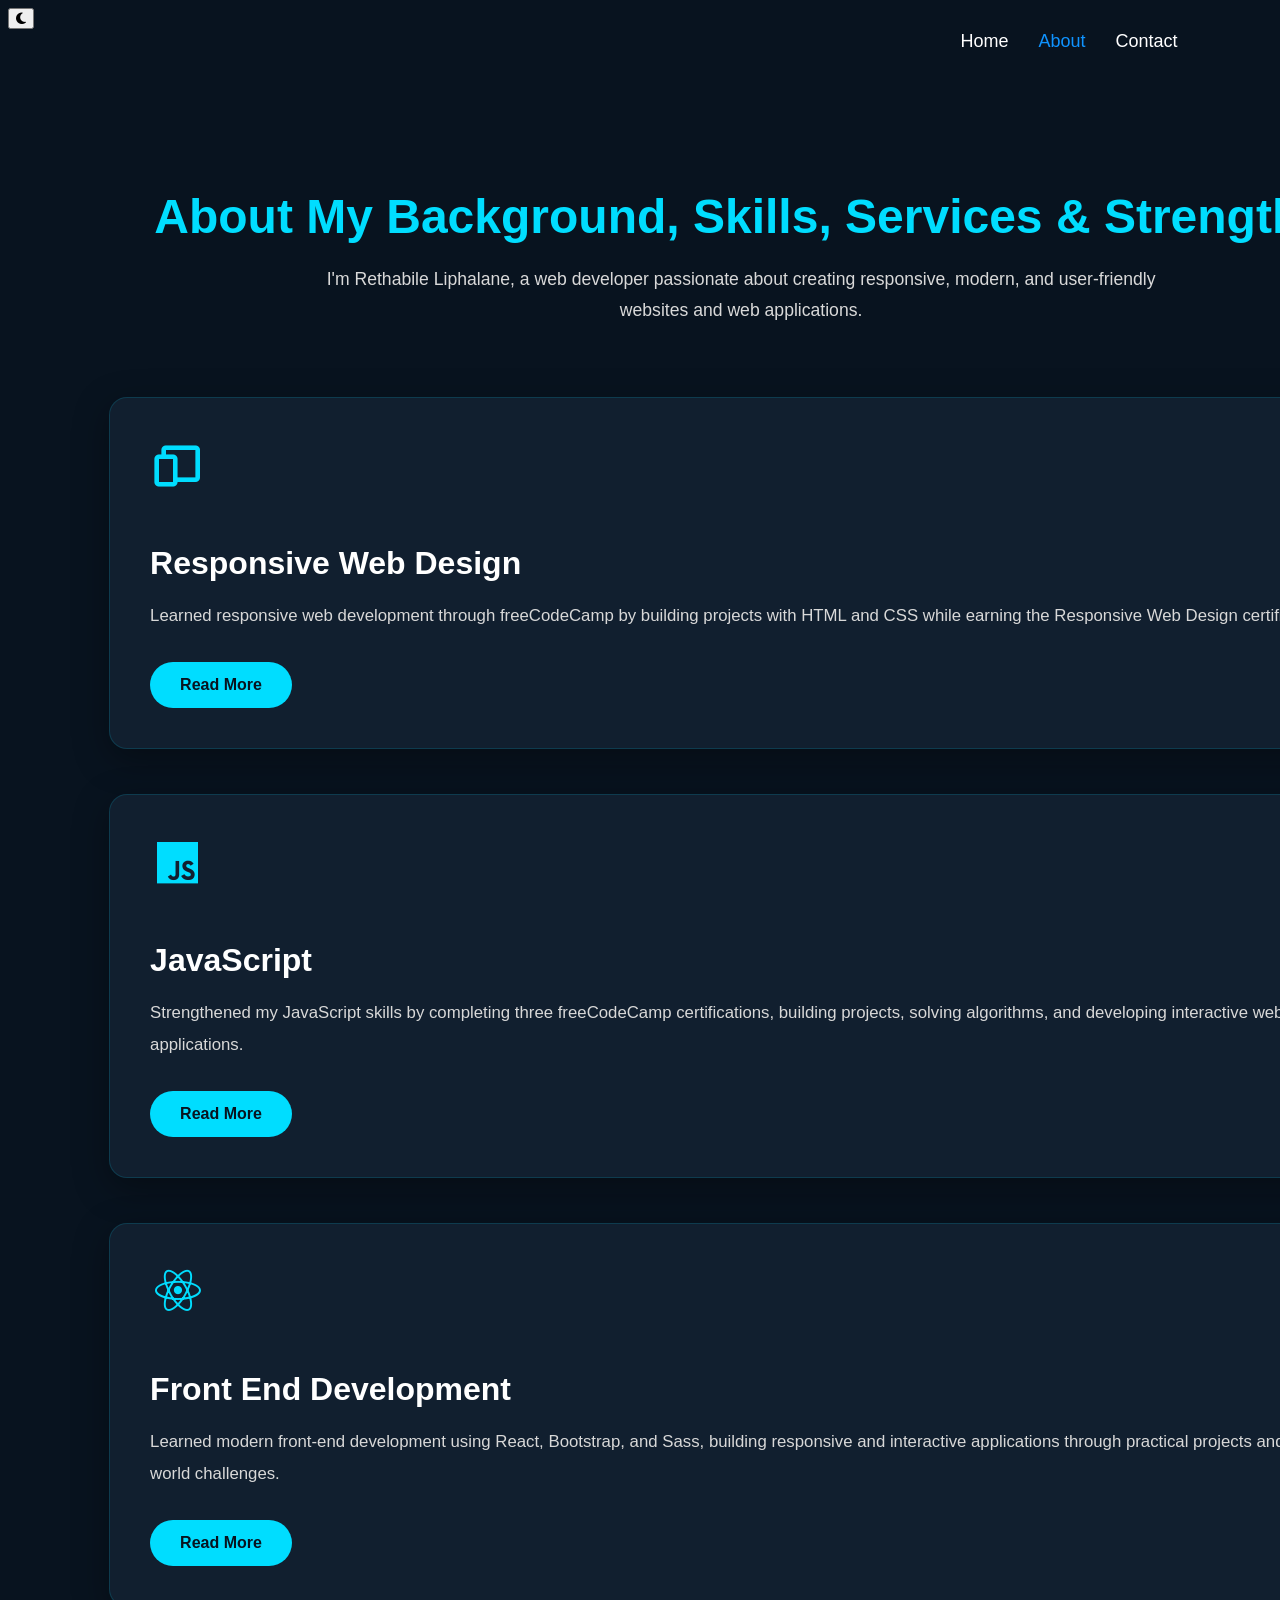
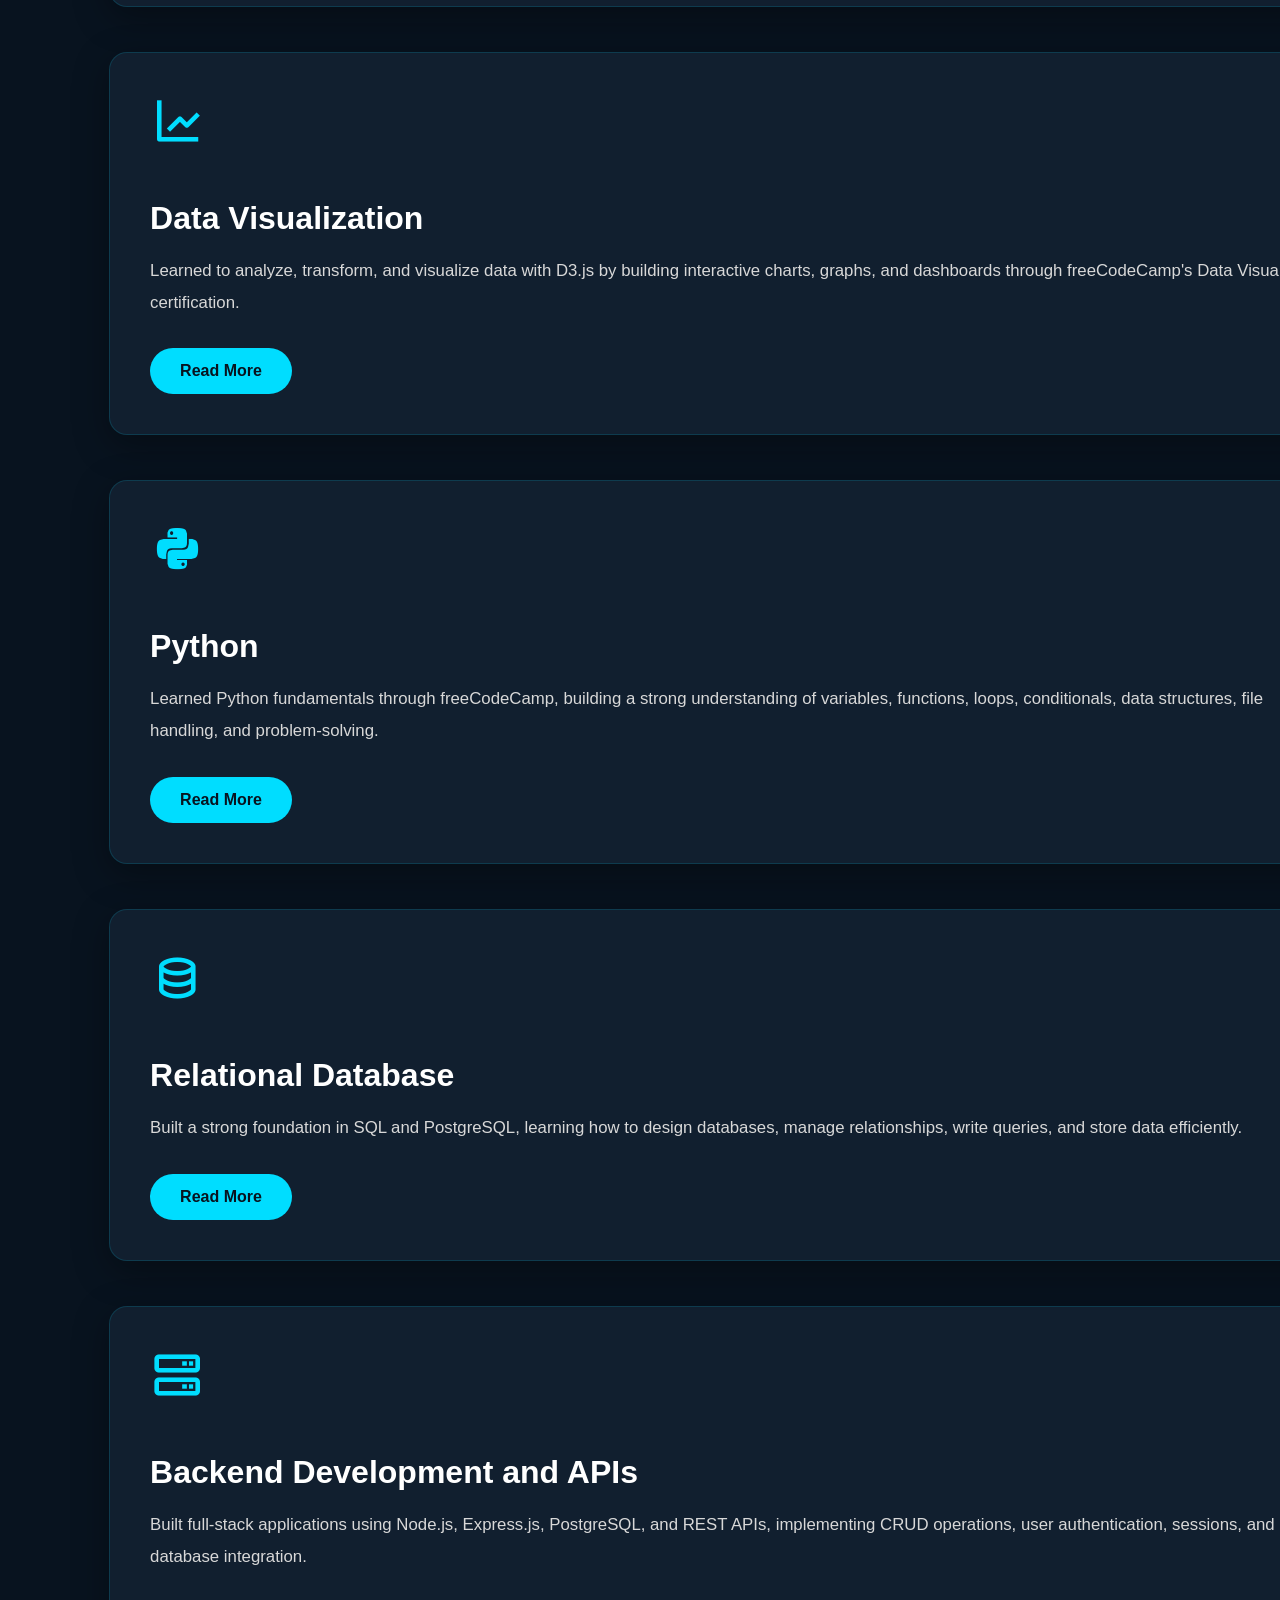
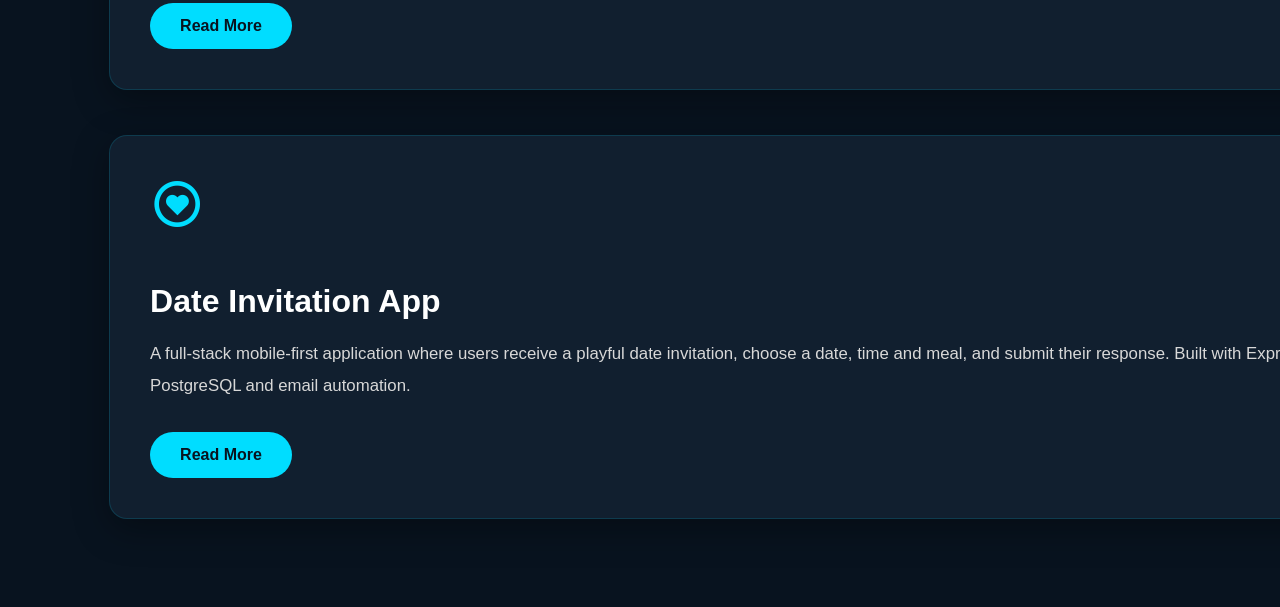
==== commit 8a8a609c: "fix column gap" ====
--- a/about.html
+++ b/about.html
@@ -27,7 +27,7 @@
     <section class="about">
     <div class="about-content">
 
-        <h1>About, Background, Skills, Services & Strengths</h1>
+        <h1>About My Background, Skills, Services & Strengths</h1>
 
         <p>
             I'm Rethabile Liphalane, a web developer passionate about creating
@@ -253,9 +253,8 @@
         </p>
     </div>
 </div>
-
-
-</div>
+</div>
+
 
 
 
@@ -327,9 +326,10 @@
         </p>
     </div>
 </div>
-
-
-</div>
+</div>
+
+
+
 
 
 
@@ -475,8 +475,8 @@
         </p>
     </div>
 </div>
-</div>
-
+
+</div>
 
 
 
@@ -550,8 +550,8 @@
         </p>
     </div>
 </div>
-</div>
-
+
+</div>
 
 
 
@@ -616,22 +616,13 @@
                 View Live Project
             </a>
         </div>
-
-    </div>
-</div>
-</div>
-
-
-
-
-
-
-
-
+   
          
 
      </div>
-     
+     </div>
+     </div>
+     </div>
 </section>
 
     <script src="index.js"></script>
--- a/public/styles.css
+++ b/public/styles.css
@@ -103,382 +103,354 @@
 
 
 
+
+
+
+
+
+
+
+
+
+
+
+
+
+
+
+
+
+/*==========================
+        ABOUT PAGE
+===========================*/
+
 .about-page{
-    background: #0b0f19;
-    color: #fff;
-    min-height: 100vh;
+    background:#08131f;
+    color:#fff;
+    font-family:Arial, Helvetica, sans-serif;
 }
 
 .about{
-    max-width: 1100px;
-    margin: auto;
-    padding: 10rem 8% 6rem;
+    width:100%;
+    padding:120px 8% 80px;
+}
+
+.about-content{
+    max-width:1300px;
+    margin:auto;
 }
 
 .about-content h1{
-    font-size: 4.8rem;
-    text-align: center;
-    margin-bottom: 1rem;
-}
-
-.about-content h1 span{
-    color: var(--main-color);
-}
-
-.about-content > p{
-    max-width: 850px;
-    margin: auto;
-    text-align: center;
-    color: #b8b8b8;
-    font-size: 1.8rem;
-    line-height: 1.8;
-    margin-bottom: 5rem;
-}
-
-
-
-
-
-/* 
-   ABOUT PAGE
- */
-
-.about-page{
-    background:
-        radial-gradient(circle at top,
-        #17233b 0%,
-        #0d1117 45%,
-        #090c10 100%);
-    color:#fff;
-    min-height:100vh;
-}
-
-.about{
-    max-width:1400px;
-    margin:auto;
-    padding:10rem 8% 6rem;
-}
-
-
-/* 
-   HEADER
- */
-
-.about-content h1{
-    font-size:5rem;
     text-align:center;
-    margin-bottom:1rem;
-}
-
-.about-content > p{
+    font-size:3rem;
+    margin-bottom:20px;
+    color:#00ddff;
+}
+
+.about-content>p{
+    text-align:center;
     max-width:850px;
-    margin:auto;
-    text-align:center;
-    color:#b8b8b8;
-    font-size:1.8rem;
+    margin:0 auto 70px;
     line-height:1.8;
-}
-
-
-/* 
-   GRID
- */
+    font-size:1.1rem;
+    color:#d9d9d9;
+}
+
+/*==========================
+      SERVICES COLUMN
+===========================*/
 
 .container{
-    display:grid;
-    grid-template-columns:repeat(auto-fit,minmax(350px,1fr));
-    gap:3rem;
-    margin-top:6rem;
-    align-items:stretch;
-}
-
-
-/* 
-   CARD
- */
-
-.service-box{
-    position:relative;
-    overflow:hidden;
-
     display:flex;
     flex-direction:column;
-    height:100%;
-
-    background:#161b22;
-    border:1px solid rgba(255,255,255,.05);
-    border-radius:20px;
-
-    padding:3.5rem;
-
-    box-shadow:0 15px 35px rgba(0,0,0,.35);
-
-    transition:
-        transform .35s,
-        box-shadow .35s,
-        border-color .35s;
-}
-
-.service-box::before{
-    content:"";
-    position:absolute;
-    top:0;
-    left:0;
-    width:100%;
-    height:4px;
-
-    background:linear-gradient(
-        90deg,
-        var(--main-color),
-        #4bc8ff
-    );
+    gap:45px;
+}
+
+/*==========================
+      SERVICE BOX
+===========================*/
+
+.service-box{
+
+    background:#111f2f;
+
+    border:1px solid rgba(0,221,255,.15);
+
+    border-radius:18px;
+
+    padding:40px;
+
+    transition:.35s;
+
+    box-shadow:
+    0 10px 35px rgba(0,0,0,.35);
 }
 
 .service-box:hover{
-    transform:translateY(-10px) scale(1.02);
-    border-color:rgba(0,221,255,.35);
-    box-shadow:0 20px 45px rgba(0,221,255,.15);
-}
-
-
-/* 
-   ICON
- */
+
+    transform:translateY(-8px);
+
+    border-color:#00ddff;
+
+    box-shadow:
+    0 15px 45px rgba(0,221,255,.15);
+}
+
+/*==========================
+        ICON
+===========================*/
 
 .service-box i{
-    width:75px;
-    height:75px;
+
+    font-size:55px;
+
+    color:#00ddff;
+
+    margin-bottom:20px;
+}
+
+.service-box h3{
+
+    font-size:2rem;
+
+    margin-bottom:18px;
+}
+
+.preview{
+
+    color:#d8d8d8;
+
+    font-size:1.05rem;
+
+    line-height:1.9;
+
+    margin-bottom:30px;
+}
+
+/*==========================
+      READ MORE BUTTON
+===========================*/
+
+.read-more-btn{
+
+    background:#00ddff;
+
+    color:#08131f;
+
+    border:none;
+
+    padding:14px 30px;
+
+    border-radius:40px;
+
+    font-size:16px;
+
+    font-weight:bold;
+
+    cursor:pointer;
+
+    transition:.3s;
+}
+
+.read-more-btn:hover{
+
+    background:white;
+
+    transform:scale(1.05);
+}
+
+/*==========================
+      EXPANDED CONTENT
+===========================*/
+
+.more-content{
+
+    display:none;
+
+    margin-top:45px;
+
+    border-top:1px solid rgba(255,255,255,.1);
+
+    padding-top:35px;
+}
+
+/* show after javascript adds active class */
+
+.service-box.active .more-content{
 
     display:flex;
-    justify-content:center;
-    align-items:center;
-
-    border-radius:18px;
-
-    background:rgba(0,221,255,.1);
-
-    color:var(--main-color);
-
-    font-size:2.8rem;
-
-    margin-bottom:2rem;
-}
-
-
-/* 
-   NUMBER
- */
-
-.number{
-    font-size:4rem;
+
+    flex-direction:column;
+
+    gap:35px;
+}
+
+/*==========================
+      BACKGROUND
+===========================*/
+
+.background{
+
+    background:#162738;
+
+    border-radius:15px;
+
+    padding:30px;
+}
+
+.background h2{
+
+    color:#00ddff;
+
+    margin-bottom:20px;
+
+    font-size:1.7rem;
+}
+
+/*==========================
+      EXPERIENCE
+===========================*/
+
+.services{
+
+    background:#162738;
+
+    border-radius:15px;
+
+    padding:30px;
+}
+
+.services h2{
+
+    color:#00ddff;
+
+    margin-bottom:20px;
+
+    font-size:1.7rem;
+}
+
+/*==========================
+        PARAGRAPHS
+===========================*/
+
+.background p,
+.services p{
+
+    line-height:1.9;
+
+    color:#d8d8d8;
+
+    margin-bottom:18px;
+
+    font-size:1rem;
+}
+
+/*==========================
+         LINKS
+===========================*/
+
+.background a,
+.services a{
+
+    color:#00ddff;
+
+    text-decoration:none;
+
+    font-weight:600;
+}
+
+.background a:hover,
+.services a:hover{
+
+    text-decoration:underline;
+}
+
+/*==========================
+      LIVE PROJECT LINK
+===========================*/
+
+.project-link{
+
+    display:inline-block;
+
+    margin-top:20px;
+
+    background:#00ddff;
+
+    color:#08131f;
+
+    padding:12px 24px;
+
+    border-radius:30px;
+
     font-weight:bold;
-    opacity:.08;
-    margin-bottom:1rem;
-}
-
-
-/* 
-   TITLE
- */
-
-.service-box h3{
-    font-size:2.8rem;
-    margin-bottom:1rem;
-}
-
-
-/* 
-   TECHNOLOGY TAGS
- */
-
-.tags{
-    display:flex;
-    flex-wrap:wrap;
-    gap:.7rem;
-    margin:0 0 2rem;
-}
-
-.tags span{
-    background:#0f2a36;
-    color:var(--main-color);
-
-    padding:8px 14px;
-
-    border-radius:30px;
-
-    font-size:1.3rem;
-}
-
-
-/* 
-   PREVIEW
- */
-
-.preview{
-    color:#9ca8b7;
-    font-size:1.6rem;
-    line-height:1.9;
-    margin-bottom:2.5rem;
-}
-
-
-/* 
-   BUTTON
- */
-
-.read-more-btn{
-    margin-top:auto;
-
-    align-self:flex-start;
-
-    padding:12px 30px;
-
-    background:transparent;
-
-    color:var(--main-color);
-
-    border:2px solid var(--main-color);
-
-    border-radius:40px;
-
-    cursor:pointer;
-
-    font-size:1.5rem;
-    font-weight:bold;
 
     transition:.3s;
 }
 
-.read-more-btn:hover{
-    background:var(--main-color);
-    color:#000;
-    letter-spacing:1px;
-}
-
-
-/*=
-   EXPANDABLE CONTENT
- */
-
-.more-content{
-    max-height:0;
-    overflow:hidden;
-    margin-top:0;
-    opacity:0;
-    transition:
-        max-height .5s ease,
-        opacity .3s ease,
-        margin-top .3s ease;
-}
-
-.service-box.active .more-content{
-    max-height:4000px;
-    opacity:1;
-    margin-top:2rem;
-}
-
-
-/* 
-   CONTENT SECTIONS
- */
+.project-link:hover{
+
+    transform:translateY(-3px);
+
+    background:white;
+}
+
+/*==========================
+        RESPONSIVE
+===========================*/
+
+@media(max-width:900px){
+
+.about{
+
+padding:100px 25px;
+
+}
+
+.about-content h1{
+
+font-size:2.3rem;
+
+}
+
+.service-box{
+
+padding:25px;
+
+}
 
 .background,
 .services{
-    margin-bottom:3rem;
-}
-
-.background h2,
-.services h2{
-    display:inline-block;
-
-    font-size:2rem;
-
-    margin-bottom:1.5rem;
-
-    padding-bottom:.5rem;
-
-    border-bottom:3px solid var(--main-color);
-}
-
-
-/* 
-   PARAGRAPHS
- */
-
-.more-content p{
-    font-size:1.6rem;
-    line-height:2;
-    color:#cfcfcf;
-
-    text-align:justify;
-
-    margin-bottom:2rem;
-}
-
-
-/* the links 
- */
-
-.more-content a{
-    color:var(--main-color);
-    text-decoration:none;
-    font-weight:600;
-}
-
-.more-content a:hover{
-    text-decoration:underline;
-}
-
-
-/* ==========================================
-   SCROLLBAR
-========================================== */
-
-::-webkit-scrollbar{
-    width:8px;
-}
-
-::-webkit-scrollbar-thumb{
-    background:var(--main-color);
-    border-radius:20px;
-}
-
-
-/* ==========================================
-   MOBILE
-========================================== */
-
-@media(max-width:768px){
-
-    .about{
-        padding:8rem 5%;
-    }
-
-    .about-content h1{
-        font-size:3.8rem;
-    }
-
-    .about-content > p{
-        font-size:1.6rem;
-    }
-
-    .container{
-        grid-template-columns:1fr;
-    }
-
-    .service-box{
-        padding:2.5rem;
-    }
-
-    .service-box h3{
-        font-size:2.4rem;
-    }
-
-    .preview,
-    .more-content p{
-        font-size:1.5rem;
-    }
-}
+
+padding:20px;
+
+}
+
+.service-box h3{
+
+font-size:1.6rem;
+
+}
+
+.service-box i{
+
+font-size:45px;
+
+}
+
+}
+
+
+
+
+
+
+
+
+
+
+
+
 
 
 
